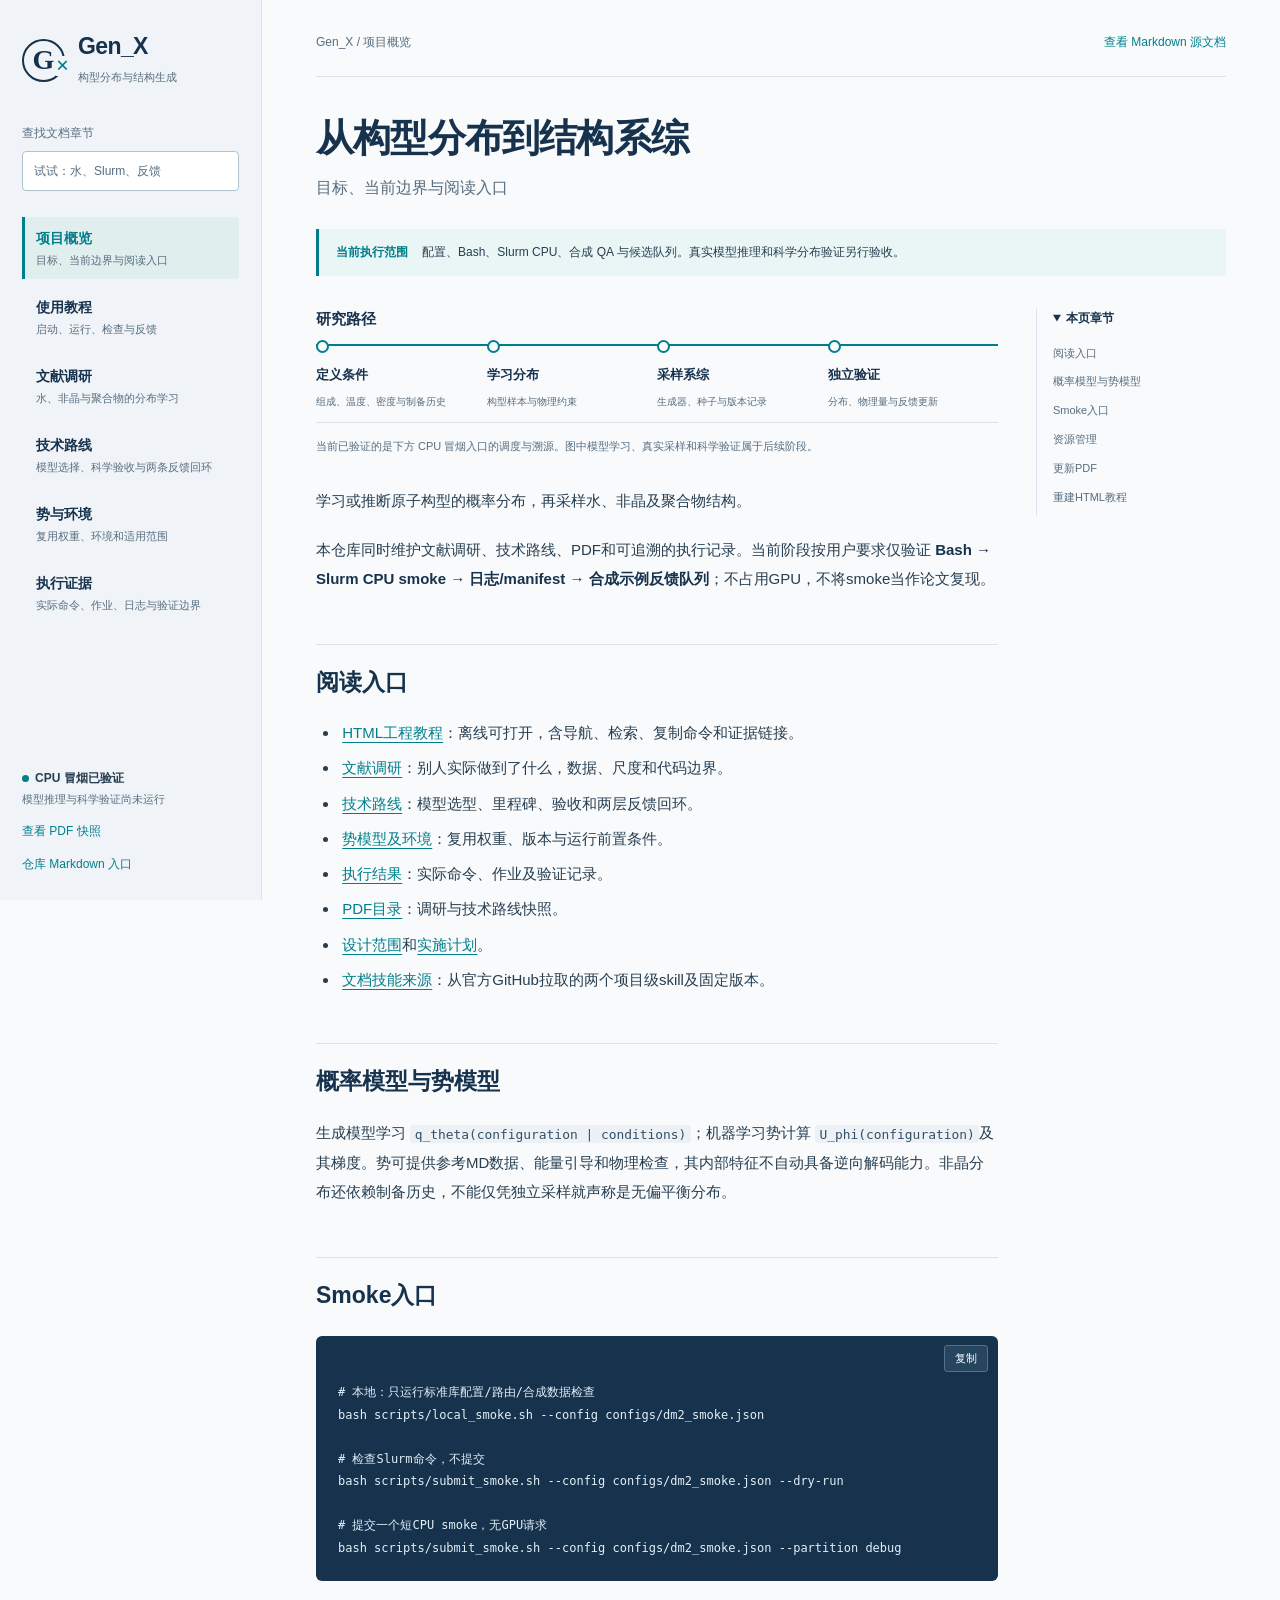
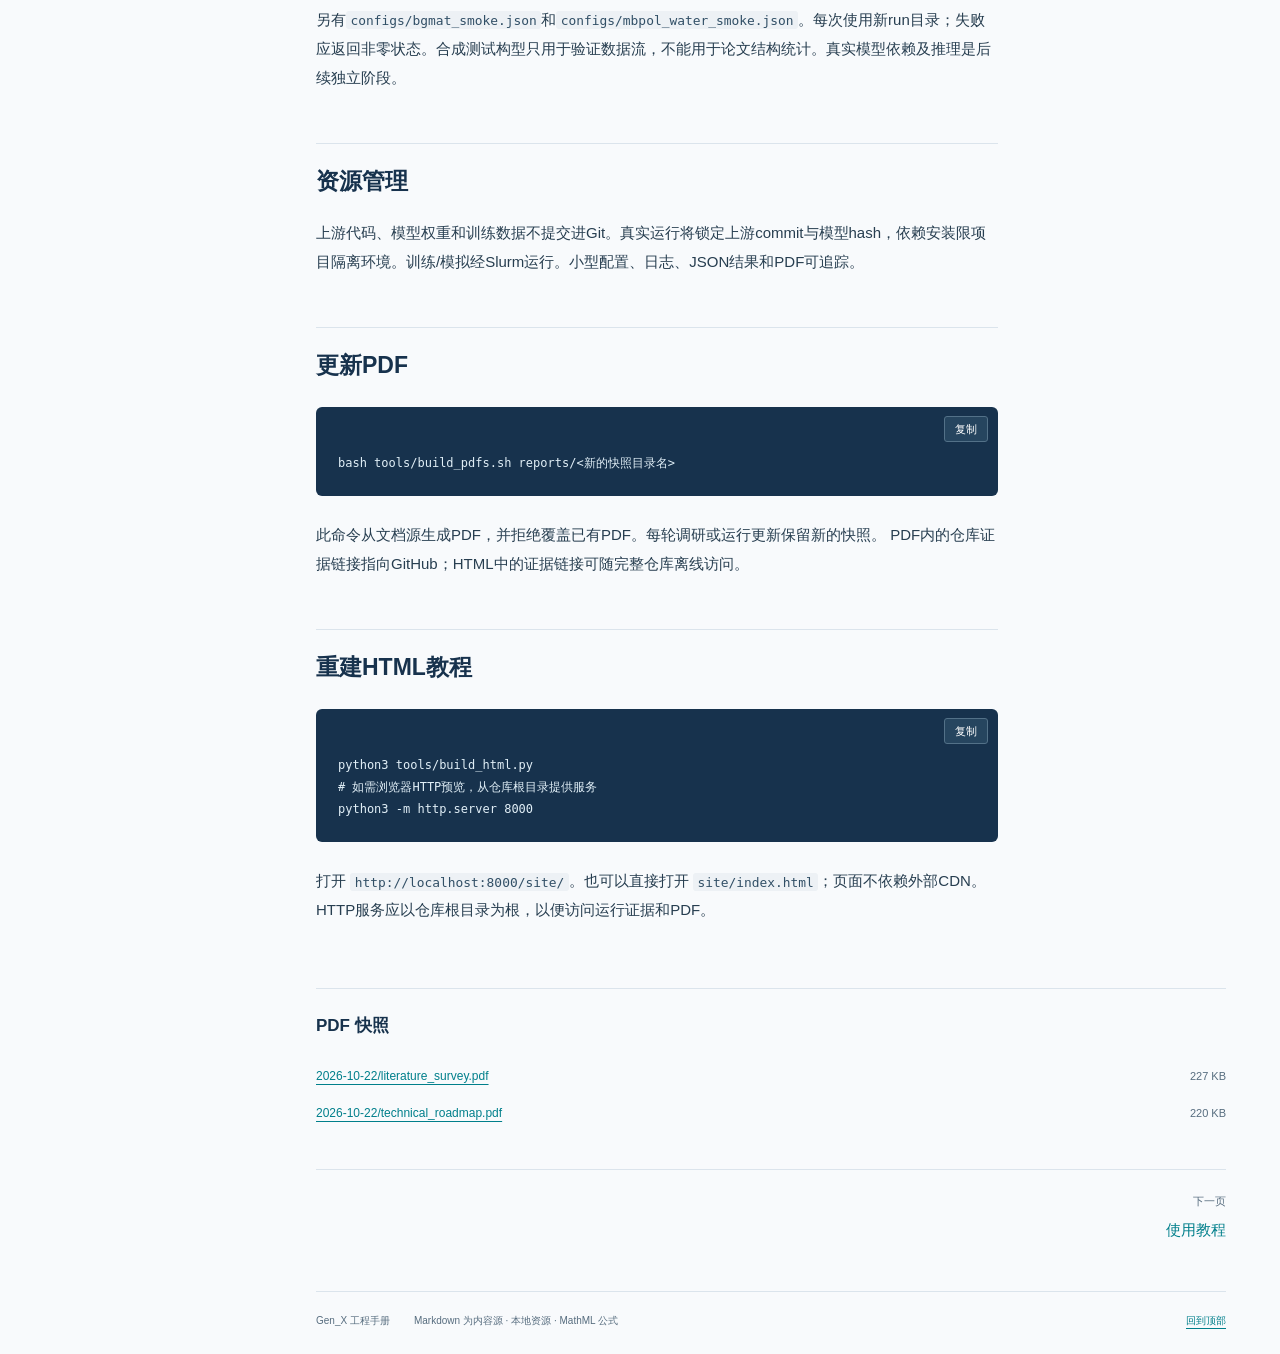
==== site/index.html @ 88e58b63 "feat: add generative-model research manual and Slurm CPU smoke workflow" ====
<!doctype html>
<html lang="zh-CN">
<head>
  <meta charset="utf-8">
  <meta name="viewport" content="width=device-width, initial-scale=1">
  <meta name="description" content="目标、当前边界与阅读入口">
  <meta name="theme-color" content="#17324d">
  <title>项目概览 | Gen_X 工程手册</title>
  <link rel="stylesheet" href="assets/style.css">
  <script src="assets/search-index.js" defer></script>
  <script src="assets/site.js" defer></script>
</head>
<body>
  <a class="skip-link" href="#main">跳到正文</a>
  <header class="mobile-header"><a href="index.html">Gen_X <span>工程手册</span></a><button id="menu-toggle" aria-expanded="false" aria-controls="sidebar" type="button">目录</button></header>
  <aside class="sidebar" id="sidebar" aria-label="文档导航">
    <a class="brand" href="index.html"><span class="brand-symbol" aria-hidden="true">G<span>×</span></span><span><strong>Gen_X</strong><small>构型分布与结构生成</small></span></a>
    <div class="search"><label for="search-input">查找文档章节</label><input type="search" id="search-input" placeholder="试试：水、Slurm、反馈" autocomplete="off" aria-controls="search-results"><div id="search-results" hidden></div><span id="search-status" class="visually-hidden" role="status"></span></div>
    <nav class="primary-nav" aria-label="主要页面"><a aria-current="page" href="index.html"><span>项目概览</span><small>目标、当前边界与阅读入口</small></a><a href="tutorial.html"><span>使用教程</span><small>启动、运行、检查与反馈</small></a><a href="literature.html"><span>文献调研</span><small>水、非晶与聚合物的分布学习</small></a><a href="roadmap.html"><span>技术路线</span><small>模型选择、科学验收与两条反馈回环</small></a><a href="environment.html"><span>势与环境</span><small>复用权重、环境和适用范围</small></a><a href="evidence.html"><span>执行证据</span><small>实际命令、作业、日志与验证边界</small></a></nav>
    <div class="sidebar-bottom"><p><span class="status-dot" aria-hidden="true"></span>CPU 冒烟已验证</p><small>模型推理与科学验证尚未运行</small><a href="#pdf-downloads">查看 PDF 快照</a><a href="../README.md">仓库 Markdown 入口</a></div>
  </aside>
  <main class="page" id="main" tabindex="-1">
    <div class="page-top"><span>Gen_X / 项目概览</span><a href="../README.md">查看 Markdown 源文档</a></div>
    <header class="page-heading"><h1>从构型分布到结构系综</h1><p>目标、当前边界与阅读入口</p></header>
    <div class="scope-note"><strong>当前执行范围</strong><span>配置、Bash、Slurm CPU、合成 QA 与候选队列。真实模型推理和科学分布验证另行验收。</span></div>
    <div class="article-grid"><article class="prose"><section class="pipeline" aria-labelledby="pipeline-title">
  <h2 id="pipeline-title">研究路径</h2>
  <ol>
    <li><strong>定义条件</strong><span>组成、温度、密度与制备历史</span></li>
    <li><strong>学习分布</strong><span>构型样本与物理约束</span></li>
    <li><strong>采样系综</strong><span>生成器、种子与版本记录</span></li>
    <li><strong>独立验证</strong><span>分布、物理量与反馈更新</span></li>
  </ol>
  <p>当前已验证的是下方 CPU 冒烟入口的调度与溯源。图中模型学习、真实采样和科学验证属于后续阶段。</p>
</section><p>学习或推断原子构型的概率分布，再采样水、非晶及聚合物结构。</p><p>本仓库同时维护文献调研、技术路线、PDF和可追溯的执行记录。当前阶段按用户要求仅验证 <strong>Bash → Slurm CPU smoke → 日志/manifest → 合成示例反馈队列</strong>；不占用GPU，不将smoke当作论文复现。</p><h2 id="阅读入口">阅读入口</h2><ul><li><a href="index.html">HTML工程教程</a>：离线可打开，含导航、检索、复制命令和证据链接。</li><li><a href="literature.html">文献调研</a>：别人实际做到了什么，数据、尺度和代码边界。</li><li><a href="roadmap.html">技术路线</a>：模型选型、里程碑、验收和两层反馈回环。</li><li><a href="environment.html">势模型及环境</a>：复用权重、版本与运行前置条件。</li><li><a href="evidence.html">执行结果</a>：实际命令、作业及验证记录。</li><li><a href="#pdf-downloads">PDF目录</a>：调研与技术路线快照。</li><li><a href="../docs/design.md">设计范围</a>和<a href="../docs/implementation_plan.md">实施计划</a>。</li><li><a href="../docs/documentation_skills.md">文档技能来源</a>：从官方GitHub拉取的两个项目级skill及固定版本。</li></ul><h2 id="概率模型与势模型">概率模型与势模型</h2><p>生成模型学习 <code>q_theta(configuration | conditions)</code>；机器学习势计算 <code>U_phi(configuration)</code>及其梯度。势可提供参考MD数据、能量引导和物理检查，其内部特征不自动具备逆向解码能力。非晶分布还依赖制备历史，不能仅凭独立采样就声称是无偏平衡分布。</p><h2 id="smoke入口">Smoke入口</h2><pre class="bash"><code># 本地：只运行标准库配置/路由/合成数据检查
bash scripts/local_smoke.sh --config configs/dm2_smoke.json

# 检查Slurm命令，不提交
bash scripts/submit_smoke.sh --config configs/dm2_smoke.json --dry-run

# 提交一个短CPU smoke，无GPU请求
bash scripts/submit_smoke.sh --config configs/dm2_smoke.json --partition debug</code></pre><p>另有<code>configs/bgmat_smoke.json</code>和<code>configs/mbpol_water_smoke.json</code>。每次使用新run目录；失败应返回非零状态。合成测试构型只用于验证数据流，不能用于论文结构统计。真实模型依赖及推理是后续独立阶段。</p><h2 id="资源管理">资源管理</h2><p>上游代码、模型权重和训练数据不提交进Git。真实运行将锁定上游commit与模型hash，依赖安装限项目隔离环境。训练/模拟经Slurm运行。小型配置、日志、JSON结果和PDF可追踪。</p><h2 id="更新pdf">更新PDF</h2><pre class="bash"><code>bash tools/build_pdfs.sh reports/&lt;新的快照目录名&gt;</code></pre><p>此命令从文档源生成PDF，并拒绝覆盖已有PDF。每轮调研或运行更新保留新的快照。 PDF内的仓库证据链接指向GitHub；HTML中的证据链接可随完整仓库离线访问。</p><h2 id="重建html教程">重建HTML教程</h2><pre class="bash"><code>python3 tools/build_html.py
# 如需浏览器HTTP预览，从仓库根目录提供服务
python3 -m http.server 8000</code></pre><p>打开 <code>http://localhost:8000/site/</code>。也可以直接打开 <code>site/index.html</code>；页面不依赖外部CDN。HTTP服务应以仓库根目录为根，以便访问运行证据和PDF。</p>
</article><aside class="toc" aria-label="本页章节"><details open><summary>本页章节</summary><ol><li class="level-h2"><a href="#%E9%98%85%E8%AF%BB%E5%85%A5%E5%8F%A3">阅读入口</a></li><li class="level-h2"><a href="#%E6%A6%82%E7%8E%87%E6%A8%A1%E5%9E%8B%E4%B8%8E%E5%8A%BF%E6%A8%A1%E5%9E%8B">概率模型与势模型</a></li><li class="level-h2"><a href="#smoke%E5%85%A5%E5%8F%A3">Smoke入口</a></li><li class="level-h2"><a href="#%E8%B5%84%E6%BA%90%E7%AE%A1%E7%90%86">资源管理</a></li><li class="level-h2"><a href="#%E6%9B%B4%E6%96%B0pdf">更新PDF</a></li><li class="level-h2"><a href="#%E9%87%8D%E5%BB%BAhtml%E6%95%99%E7%A8%8B">重建HTML教程</a></li></ol></details></aside></div>
    <section class="downloads" id="pdf-downloads" aria-labelledby="pdf-title"><h2 id="pdf-title">PDF 快照</h2><ul class="download-list"><li><a href="../reports/2026-10-22/literature_survey.pdf">2026-10-22/literature_survey.pdf</a><span>227 KB</span></li><li><a href="../reports/2026-10-22/technical_roadmap.pdf">2026-10-22/technical_roadmap.pdf</a><span>220 KB</span></li></ul></section>
    <nav class="adjacent" aria-label="相邻页面"><a href="tutorial.html"><small>下一页</small><span>使用教程</span></a></nav>
    <footer class="page-footer"><span>Gen_X 工程手册</span><span>Markdown 为内容源 · 本地资源 · MathML 公式</span><a href="#main">回到顶部</a></footer>
  </main>
  <span id="copy-status" class="visually-hidden" role="status"></span>
</body>
</html>
---- site/assets/style.css ----
:root {
  color-scheme: light;
  --paper: #f8fafc;
  --white: #fff;
  --navy: #17324d;
  --teal: #007f8b;
  --ink: #273e50;
  --muted: #576d7f;
  --line: #dbe4ec;
  --pale-teal: #eaf5f5;
  --sidebar: 262px;
  font-family: "Noto Sans CJK SC", "Source Han Sans SC", "Microsoft YaHei", "PingFang SC", sans-serif;
  font-size: 16px;
  line-height: 1.8;
  color: var(--ink);
  background: var(--paper);
}
* { box-sizing: border-box; }
html { scroll-padding-top: 24px; }
body { margin: 0; }
a { color: var(--teal); text-underline-offset: 4px; text-decoration-thickness: 1px; }
a:hover { color: var(--navy); }
button, input { font: inherit; }
button { cursor: pointer; }
button, a, input, summary { -webkit-tap-highlight-color: transparent; }
:focus-visible { outline: 3px solid var(--teal); outline-offset: 4px; }
[hidden] { display: none !important; }
.visually-hidden { position: absolute; width: 1px; height: 1px; padding: 0; margin: -1px; overflow: hidden; clip: rect(0, 0, 0, 0); white-space: nowrap; border: 0; }
.skip-link { position: fixed; left: 16px; top: -100px; z-index: 100; background: var(--navy); color: white; padding: 10px 20px; }
.skip-link:focus { top: 12px; }
.sidebar { position: fixed; inset: 0 auto 0 0; width: var(--sidebar); padding: 30px 22px 24px; border-right: 1px solid var(--line); background: #f0f4f8; overflow-y: auto; z-index: 30; display: flex; flex-direction: column; }
.brand { display: flex; align-items: center; gap: 13px; color: var(--navy); text-decoration: none; margin-bottom: 32px; }
.brand-symbol { display: grid; place-content: center; position: relative; width: 43px; height: 43px; border: 2px solid var(--navy); font: 700 28px/1 Georgia, serif; border-radius: 50%; }
.brand-symbol span { position: absolute; right: -6px; top: 15px; color: var(--teal); font-size: 23px; background: #f0f4f8; line-height: 20px; }
.brand strong { display: block; font-size: 23px; letter-spacing: -.6px; line-height: 1.4; }
.brand small { font-size: 11px; color: var(--muted); }
.search { margin-bottom: 26px; position: relative; }
.search label { display: block; font-size: 12px; margin-bottom: 6px; color: var(--muted); }
.search input { width: 100%; height: 40px; border: 1px solid #afc2d0; background: white; color: var(--ink); border-radius: 4px; font-size: 12px; padding: 0 11px; }
.search input::placeholder { color: var(--muted); }
#search-results { margin-top: 8px; max-height: 45vh; overflow-y: auto; border: 1px solid var(--line); border-radius: 4px; background: white; box-shadow: 0 8px 24px #17324d0d; }
#search-results a { display: block; padding: 10px; line-height: 1.55; font-size: 12px; text-decoration: none; border-bottom: 1px solid var(--line); }
#search-results a:last-child { border-bottom: 0; }
#search-results a:hover { background: var(--pale-teal); }
#search-results small { display: block; color: var(--muted); margin-top: 3px; }
#search-results p { padding: 10px; margin: 0; font-size: 12px; }
.primary-nav { display: grid; gap: 7px; }
.primary-nav a { display: block; border-left: 3px solid transparent; padding: 9px 11px; color: var(--navy); text-decoration: none; border-radius: 0 4px 4px 0; }
.primary-nav span { display: block; font-size: 14px; font-weight: 600; }
.primary-nav small { display: block; color: var(--muted); font-size: 10.5px; }
.primary-nav a:hover { background: #e6edf3; }
.primary-nav a[aria-current="page"] { color: var(--teal); background: #e0eeee; border-left-color: var(--teal); }
.sidebar-bottom { margin-top: auto; padding-top: 32px; font-size: 12px; }
.sidebar-bottom p { margin: 0; font-weight: 600; }
.sidebar-bottom small { color: var(--muted); display: block; font-size: 10.5px; }
.sidebar-bottom a { display: block; margin-top: 12px; text-decoration: none; }
.status-dot { display: inline-block; width: 7px; height: 7px; margin-right: 6px; border-radius: 50%; background: var(--teal); }
.mobile-header { display: none; }
.page { max-width: 1430px; margin-left: var(--sidebar); padding: 32px 54px 24px; }
.page-top { display: flex; align-items: center; justify-content: space-between; gap: 16px; padding-bottom: 22px; font-size: 12px; color: var(--muted); border-bottom: 1px solid var(--line); }
.page-top a { text-decoration: none; }
.page-heading { padding-top: 34px; margin-bottom: 26px; }
.page-heading h1 { margin: 0 0 10px; font-size: clamp(1.9rem, 3vw, 2.7rem); font-weight: 650; color: var(--navy); letter-spacing: -.8px; line-height: 1.4; }
.page-heading p { margin: 0; font-size: 16px; color: var(--muted); }
.scope-note { border-left: 3px solid var(--teal); padding: 12px 17px; background: var(--pale-teal); font-size: 12px; margin-bottom: 32px; line-height: 1.9; }
.scope-note strong { display: inline-block; margin-right: 14px; color: var(--teal); }
.article-grid { display: grid; grid-template-columns: minmax(0, 1fr) 190px; gap: 38px; align-items: start; }
.prose { min-width: 0; font-size: 15px; overflow-wrap: anywhere; }
.prose > :first-child { margin-top: 0; }
.prose p { margin: 0 0 1.3em; line-height: 1.95; }
.prose h2 { font-size: 23px; line-height: 1.5; font-weight: 650; color: var(--navy); margin: 2.2em 0 .85em; padding-top: 20px; border-top: 1px solid var(--line); }
.prose h3 { font-size: 18px; line-height: 1.65; font-weight: 650; color: var(--navy); margin: 1.8em 0 .8em; }
.prose strong { color: var(--navy); font-weight: 650; }
.prose ul, .prose ol { padding-left: 1.55em; margin-bottom: 1.5em; }
.prose li { margin-bottom: .55em; padding-left: .2em; }
.prose li > p { margin-bottom: .5em; }
.prose blockquote { margin: 1.5em 0; padding: 12px 20px; border-left: 3px solid var(--teal); background: var(--pale-teal); }
.prose blockquote p:last-child { margin: 0; }
code, pre { font-family: "DejaVu Sans Mono", "Liberation Mono", Consolas, monospace; font-size: .86em; }
:not(pre) > code { color: #314f66; background: #edf1f5; padding: .12em .35em; border-radius: 3px; }
.prose pre { position: relative; padding: 22px; margin: 24px 0; color: #e1eff7; background: var(--navy); border-radius: 6px; overflow-x: auto; line-height: 1.85; font-size: 12px; tab-size: 2; }
.prose pre code { font-size: inherit; }
.code-block { position: relative; }
.code-block pre { padding-top: 45px; }
.copy-button { position: absolute; top: 9px; right: 10px; z-index: 1; border: 1px solid #537188; background: #26455f; color: white; border-radius: 3px; padding: 3px 10px; font-size: 11px; line-height: 1.7; }
.copy-button:hover { background: #355a73; }
.table-scroll { overflow-x: auto; margin: 24px 0; border: 1px solid var(--line); border-radius: 5px; }
.prose table { width: 100%; border-collapse: collapse; margin: 24px 0; font-size: 12px; line-height: 1.85; }
.table-scroll table { margin: 0; }
.prose th { background: #eaf0f5; text-align: left; color: var(--navy); font-weight: 650; }
.prose th, .prose td { padding: 12px 13px; border-bottom: 1px solid var(--line); vertical-align: top; min-width: 105px; }
.prose td { background: #fff; }
.prose tbody tr:nth-child(even) td { background: #f5f8fa; }
.prose tbody tr:last-child td { border-bottom: 0; }
.prose caption { padding: 10px; text-align: left; color: var(--muted); }
.prose math { font-size: 1.08em; }
.prose math[display="block"] { padding: 24px 16px; margin: 20px 0; background: #f0f5f8; border: 1px solid var(--line); border-radius: 5px; overflow-x: auto; }
.prose img { max-width: 100%; height: auto; }
.toc { position: sticky; top: 30px; font-size: 11px; line-height: 1.8; max-height: calc(100vh - 60px); overflow-y: auto; padding-left: 16px; border-left: 1px solid var(--line); }
.toc summary { font-weight: 650; font-size: 12px; color: var(--navy); cursor: pointer; margin-bottom: 14px; }
.toc ol { padding: 0; margin: 0; list-style: none; }
.toc li { margin: 0 0 9px; }
.toc .level-h3 { padding-left: 10px; font-size: 10px; }
.toc a { color: var(--muted); text-decoration: none; display: block; }
.toc a:hover { color: var(--teal); }
.pipeline { margin-bottom: 30px; }
.prose .pipeline h2 { padding: 0; margin: 0 0 14px; border: 0; font-size: 15px; }
.pipeline ol { display: grid; grid-template-columns: repeat(4, 1fr); gap: 0; padding: 0; margin: 0 0 13px; list-style: none; border-top: 2px solid var(--teal); }
.pipeline li { position: relative; margin: 0; padding: 17px 9px 12px 0; border-bottom: 1px solid var(--line); }
.pipeline li::before { content: ""; position: absolute; width: 9px; height: 9px; background: var(--paper); border: 2px solid var(--teal); border-radius: 50%; top: -6px; left: 0; }
.pipeline strong { display: block; font-size: 13px; }
.pipeline span { font-size: 10px; line-height: 1.7; color: var(--muted); display: block; margin-top: 6px; }
.prose .pipeline p { font-size: 11px; color: var(--muted); line-height: 1.85; }
.downloads { margin-top: 44px; padding-top: 22px; border-top: 1px solid var(--line); }
.downloads h2 { font-size: 17px; margin: 0 0 16px; color: var(--navy); }
.downloads p { font-size: 13px; color: var(--muted); }
.download-list { margin: 0; padding: 0; list-style: none; }
.download-list li { display: flex; align-items: baseline; gap: 20px; justify-content: space-between; padding: 8px 0; font-size: 12px; }
.download-list a { overflow-wrap: anywhere; }
.download-list span { white-space: nowrap; color: var(--muted); font-size: 11px; }
.adjacent { display: flex; gap: 20px; justify-content: space-between; margin-top: 36px; padding-top: 22px; border-top: 1px solid var(--line); }
.adjacent a { display: block; text-decoration: none; min-width: 25%; }
.adjacent a:last-child { text-align: right; margin-left: auto; }
.adjacent small { display: block; color: var(--muted); font-size: 11px; }
.adjacent span { display: block; font-size: 15px; margin-top: 4px; }
.page-footer { display: flex; flex-wrap: wrap; gap: 8px 24px; margin-top: 48px; padding-top: 20px; border-top: 1px solid var(--line); font-size: 10px; color: var(--muted); }
.page-footer a { margin-left: auto; }
@media (min-width: 1600px) { .page { padding-left: 76px; padding-right: 76px; } }
@media (max-width: 1250px) {
  .page { padding-left: 36px; padding-right: 36px; }
  .article-grid { grid-template-columns: minmax(0, 1fr); }
  .toc { position: static; grid-row: 1; max-height: 260px; font-size: 12px; border: 1px solid var(--line); border-radius: 5px; padding: 15px 18px; }
  .toc ol { columns: 2; column-gap: 28px; }
  .toc li { break-inside: avoid; }
  .toc summary { margin-bottom: 8px; }
}
@media (max-width: 800px) {
  html { scroll-padding-top: 76px; }
  .mobile-header { display: flex; justify-content: space-between; align-items: center; position: sticky; top: 0; z-index: 40; padding: 12px 20px; background: var(--navy); color: white; }
  .mobile-header a { color: white; text-decoration: none; font-weight: 650; }
  .mobile-header span { font-size: 11px; margin-left: 8px; font-weight: 400; color: #c6d9e7; }
  .mobile-header button { background: #264a67; color: white; padding: 4px 12px; border: 1px solid #6c879d; border-radius: 4px; font-size: 12px; }
  .sidebar { position: static; width: auto; padding: 22px; max-height: none; border-bottom: 1px solid var(--line); }
  .js .sidebar { position: fixed; inset: 57px 0 auto 0; max-height: calc(100vh - 57px); box-shadow: 0 10px 22px #17324d20; }
  .js .sidebar:not(.is-open) { display: none; }
  .brand { display: none; }
  .search { margin-bottom: 12px; }
  .primary-nav { grid-template-columns: 1fr 1fr; }
  .sidebar-bottom { padding-top: 20px; }
  .sidebar-bottom a { display: inline-block; margin-right: 20px; }
  .page { margin-left: 0; padding: 20px; }
  .page-top { font-size: 10px; padding-bottom: 16px; }
  .page-heading { padding-top: 25px; margin-bottom: 22px; }
  .page-heading h1 { font-size: 29px; }
  .page-heading p { font-size: 13px; }
  .scope-note { padding: 11px 13px; font-size: 11px; margin-bottom: 24px; }
  .scope-note strong { display: block; }
  .article-grid { gap: 26px; }
  .prose { font-size: 14px; }
  .prose h2 { font-size: 21px; }
  .prose h3 { font-size: 17px; }
  .prose pre { font-size: 11px; padding-left: 16px; padding-right: 16px; }
  .prose th, .prose td { padding: 10px; min-width: 120px; }
  .toc { padding: 13px 15px; }
  .toc ol { columns: 1; }
  .toc .level-h3 { font-size: 11px; }
  .pipeline ol { grid-template-columns: 1fr 1fr; gap: 16px 0; border: none; }
  .pipeline li { border-top: 2px solid var(--teal); }
  .pipeline strong { font-size: 12px; }
  .downloads { margin-top: 32px; }
  .page-footer { margin-top: 32px; }
}
@media print {
  .sidebar, .mobile-header, .toc, .page-top, .copy-button, .adjacent, .skip-link, .page-footer { display: none !important; }
  .page { margin: 0; padding: 0; max-width: none; }
  .article-grid { display: block; }
  .scope-note { margin-bottom: 20px; }
  .prose { font-size: 10pt; }
  .prose pre { color: black; background: #eef2f4; white-space: pre-wrap; overflow-wrap: anywhere; }
  .prose table { font-size: 8pt; }
  .table-scroll { overflow: visible; }
  h2, h3 { break-after: avoid; }
  pre, tr { break-inside: avoid; }
  a { color: inherit; }
}
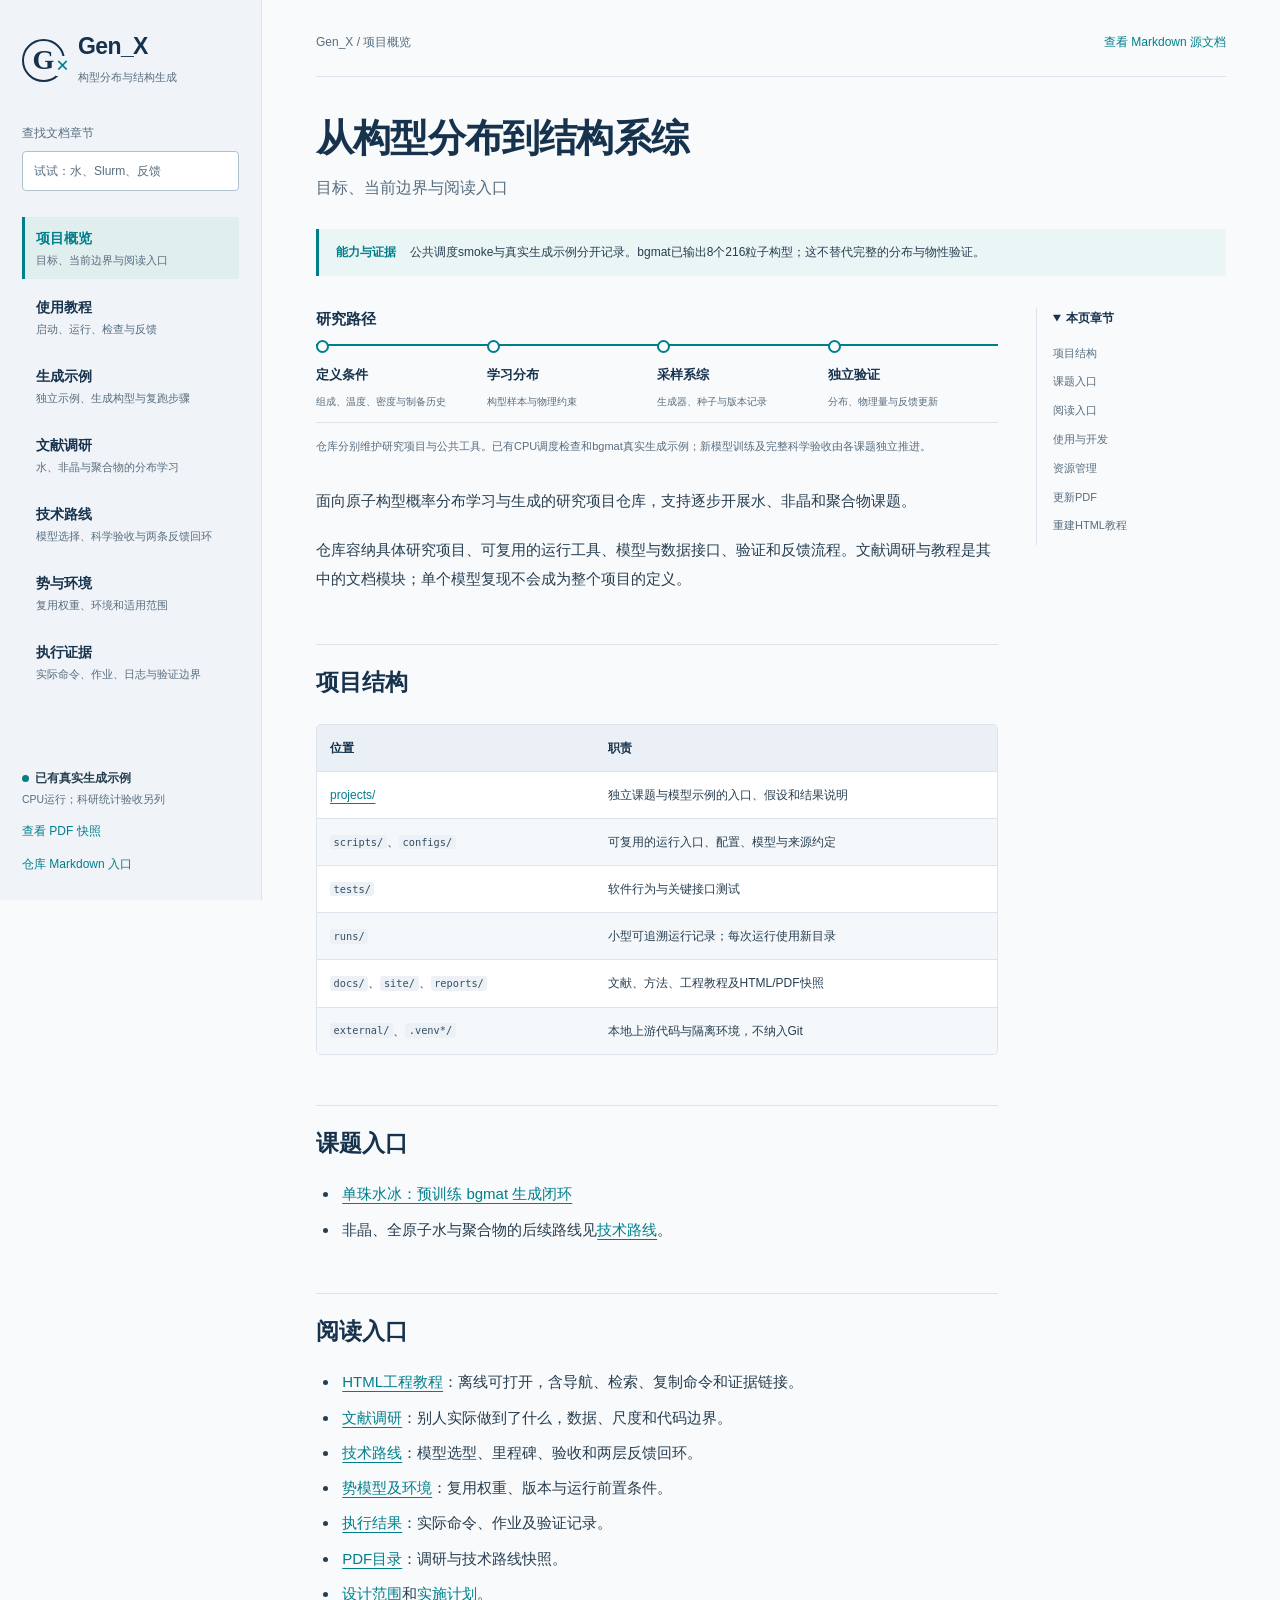
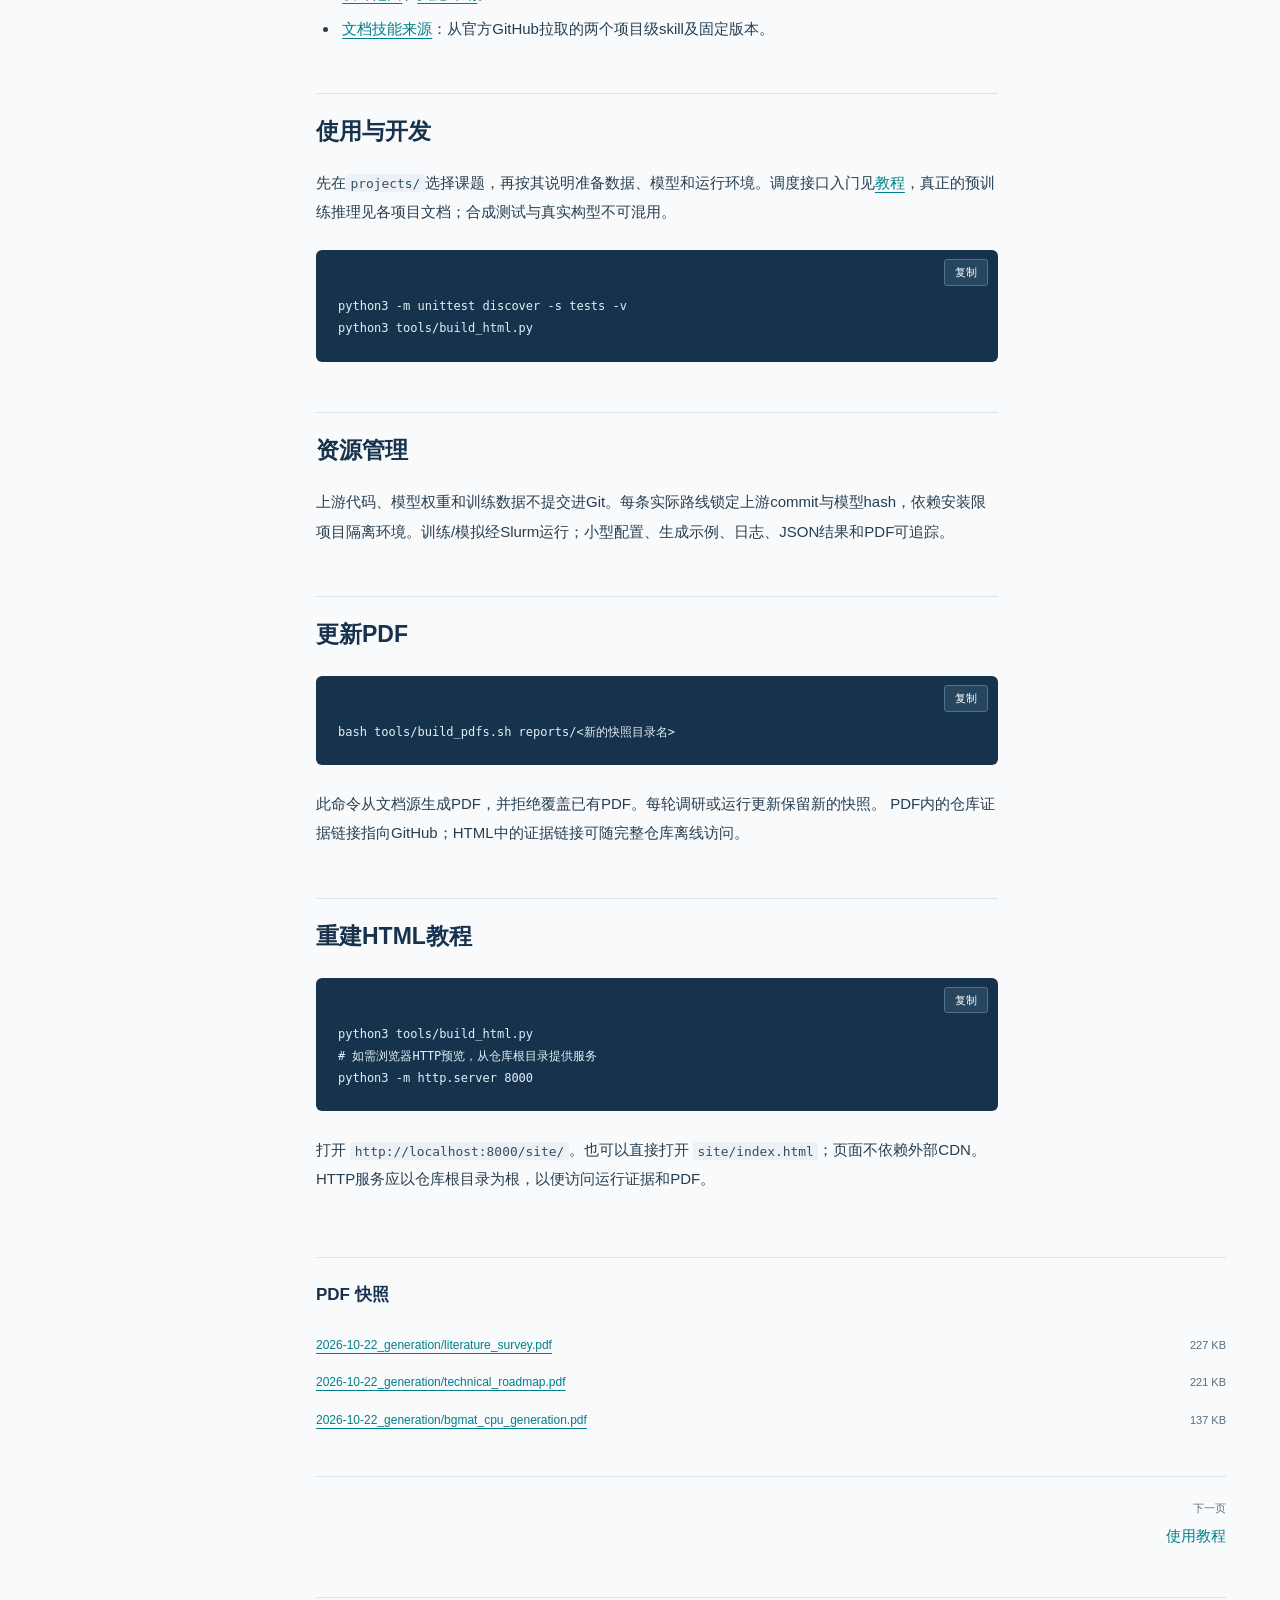
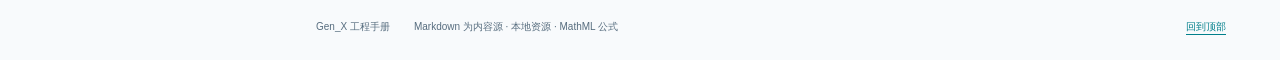
==== commit 33405578: "feat: run pretrained bgmat generation on Slurm CPU and add project example" ====
--- a/site/index.html
+++ b/site/index.html
@@ -16,13 +16,13 @@
   <aside class="sidebar" id="sidebar" aria-label="文档导航">
     <a class="brand" href="index.html"><span class="brand-symbol" aria-hidden="true">G<span>×</span></span><span><strong>Gen_X</strong><small>构型分布与结构生成</small></span></a>
     <div class="search"><label for="search-input">查找文档章节</label><input type="search" id="search-input" placeholder="试试：水、Slurm、反馈" autocomplete="off" aria-controls="search-results"><div id="search-results" hidden></div><span id="search-status" class="visually-hidden" role="status"></span></div>
-    <nav class="primary-nav" aria-label="主要页面"><a aria-current="page" href="index.html"><span>项目概览</span><small>目标、当前边界与阅读入口</small></a><a href="tutorial.html"><span>使用教程</span><small>启动、运行、检查与反馈</small></a><a href="literature.html"><span>文献调研</span><small>水、非晶与聚合物的分布学习</small></a><a href="roadmap.html"><span>技术路线</span><small>模型选择、科学验收与两条反馈回环</small></a><a href="environment.html"><span>势与环境</span><small>复用权重、环境和适用范围</small></a><a href="evidence.html"><span>执行证据</span><small>实际命令、作业、日志与验证边界</small></a></nav>
-    <div class="sidebar-bottom"><p><span class="status-dot" aria-hidden="true"></span>CPU 冒烟已验证</p><small>模型推理与科学验证尚未运行</small><a href="#pdf-downloads">查看 PDF 快照</a><a href="../README.md">仓库 Markdown 入口</a></div>
+    <nav class="primary-nav" aria-label="主要页面"><a aria-current="page" href="index.html"><span>项目概览</span><small>目标、当前边界与阅读入口</small></a><a href="tutorial.html"><span>使用教程</span><small>启动、运行、检查与反馈</small></a><a href="generation.html"><span>生成示例</span><small>独立示例、生成构型与复跑步骤</small></a><a href="literature.html"><span>文献调研</span><small>水、非晶与聚合物的分布学习</small></a><a href="roadmap.html"><span>技术路线</span><small>模型选择、科学验收与两条反馈回环</small></a><a href="environment.html"><span>势与环境</span><small>复用权重、环境和适用范围</small></a><a href="evidence.html"><span>执行证据</span><small>实际命令、作业、日志与验证边界</small></a></nav>
+    <div class="sidebar-bottom"><p><span class="status-dot" aria-hidden="true"></span>已有真实生成示例</p><small>CPU运行；科研统计验收另列</small><a href="#pdf-downloads">查看 PDF 快照</a><a href="../README.md">仓库 Markdown 入口</a></div>
   </aside>
   <main class="page" id="main" tabindex="-1">
     <div class="page-top"><span>Gen_X / 项目概览</span><a href="../README.md">查看 Markdown 源文档</a></div>
     <header class="page-heading"><h1>从构型分布到结构系综</h1><p>目标、当前边界与阅读入口</p></header>
-    <div class="scope-note"><strong>当前执行范围</strong><span>配置、Bash、Slurm CPU、合成 QA 与候选队列。真实模型推理和科学分布验证另行验收。</span></div>
+    <div class="scope-note"><strong>能力与证据</strong><span>公共调度smoke与真实生成示例分开记录。bgmat已输出8个216粒子构型；这不替代完整的分布与物性验证。</span></div>
     <div class="article-grid"><article class="prose"><section class="pipeline" aria-labelledby="pipeline-title">
   <h2 id="pipeline-title">研究路径</h2>
   <ol>
@@ -31,19 +31,13 @@
     <li><strong>采样系综</strong><span>生成器、种子与版本记录</span></li>
     <li><strong>独立验证</strong><span>分布、物理量与反馈更新</span></li>
   </ol>
-  <p>当前已验证的是下方 CPU 冒烟入口的调度与溯源。图中模型学习、真实采样和科学验证属于后续阶段。</p>
-</section><p>学习或推断原子构型的概率分布，再采样水、非晶及聚合物结构。</p><p>本仓库同时维护文献调研、技术路线、PDF和可追溯的执行记录。当前阶段按用户要求仅验证 <strong>Bash → Slurm CPU smoke → 日志/manifest → 合成示例反馈队列</strong>；不占用GPU，不将smoke当作论文复现。</p><h2 id="阅读入口">阅读入口</h2><ul><li><a href="index.html">HTML工程教程</a>：离线可打开，含导航、检索、复制命令和证据链接。</li><li><a href="literature.html">文献调研</a>：别人实际做到了什么，数据、尺度和代码边界。</li><li><a href="roadmap.html">技术路线</a>：模型选型、里程碑、验收和两层反馈回环。</li><li><a href="environment.html">势模型及环境</a>：复用权重、版本与运行前置条件。</li><li><a href="evidence.html">执行结果</a>：实际命令、作业及验证记录。</li><li><a href="#pdf-downloads">PDF目录</a>：调研与技术路线快照。</li><li><a href="../docs/design.md">设计范围</a>和<a href="../docs/implementation_plan.md">实施计划</a>。</li><li><a href="../docs/documentation_skills.md">文档技能来源</a>：从官方GitHub拉取的两个项目级skill及固定版本。</li></ul><h2 id="概率模型与势模型">概率模型与势模型</h2><p>生成模型学习 <code>q_theta(configuration | conditions)</code>；机器学习势计算 <code>U_phi(configuration)</code>及其梯度。势可提供参考MD数据、能量引导和物理检查，其内部特征不自动具备逆向解码能力。非晶分布还依赖制备历史，不能仅凭独立采样就声称是无偏平衡分布。</p><h2 id="smoke入口">Smoke入口</h2><pre class="bash"><code># 本地：只运行标准库配置/路由/合成数据检查
-bash scripts/local_smoke.sh --config configs/dm2_smoke.json
-
-# 检查Slurm命令，不提交
-bash scripts/submit_smoke.sh --config configs/dm2_smoke.json --dry-run
-
-# 提交一个短CPU smoke，无GPU请求
-bash scripts/submit_smoke.sh --config configs/dm2_smoke.json --partition debug</code></pre><p>另有<code>configs/bgmat_smoke.json</code>和<code>configs/mbpol_water_smoke.json</code>。每次使用新run目录；失败应返回非零状态。合成测试构型只用于验证数据流，不能用于论文结构统计。真实模型依赖及推理是后续独立阶段。</p><h2 id="资源管理">资源管理</h2><p>上游代码、模型权重和训练数据不提交进Git。真实运行将锁定上游commit与模型hash，依赖安装限项目隔离环境。训练/模拟经Slurm运行。小型配置、日志、JSON结果和PDF可追踪。</p><h2 id="更新pdf">更新PDF</h2><pre class="bash"><code>bash tools/build_pdfs.sh reports/&lt;新的快照目录名&gt;</code></pre><p>此命令从文档源生成PDF，并拒绝覆盖已有PDF。每轮调研或运行更新保留新的快照。 PDF内的仓库证据链接指向GitHub；HTML中的证据链接可随完整仓库离线访问。</p><h2 id="重建html教程">重建HTML教程</h2><pre class="bash"><code>python3 tools/build_html.py
+  <p>仓库分别维护研究项目与公共工具。已有CPU调度检查和bgmat真实生成示例；新模型训练及完整科学验收由各课题独立推进。</p>
+</section><p>面向原子构型概率分布学习与生成的研究项目仓库，支持逐步开展水、非晶和聚合物课题。</p><p>仓库容纳具体研究项目、可复用的运行工具、模型与数据接口、验证和反馈流程。文献调研与教程是其中的文档模块；单个模型复现不会成为整个项目的定义。</p><h2 id="项目结构">项目结构</h2><table><thead><tr class="header"><th>位置</th><th>职责</th></tr></thead><tbody><tr class="odd"><td><a href="../projects">projects/</a></td><td>独立课题与模型示例的入口、假设和结果说明</td></tr><tr class="even"><td><code>scripts/</code>、<code>configs/</code></td><td>可复用的运行入口、配置、模型与来源约定</td></tr><tr class="odd"><td><code>tests/</code></td><td>软件行为与关键接口测试</td></tr><tr class="even"><td><code>runs/</code></td><td>小型可追溯运行记录；每次运行使用新目录</td></tr><tr class="odd"><td><code>docs/</code>、<code>site/</code>、<code>reports/</code></td><td>文献、方法、工程教程及HTML/PDF快照</td></tr><tr class="even"><td><code>external/</code>、<code>.venv*/</code></td><td>本地上游代码与隔离环境，不纳入Git</td></tr></tbody></table><h2 id="课题入口">课题入口</h2><ul><li><a href="../projects/water_ice_bgmat/README.md">单珠水冰：预训练 bgmat 生成闭环</a></li><li>非晶、全原子水与聚合物的后续路线见<a href="roadmap.html">技术路线</a>。</li></ul><h2 id="阅读入口">阅读入口</h2><ul><li><a href="index.html">HTML工程教程</a>：离线可打开，含导航、检索、复制命令和证据链接。</li><li><a href="literature.html">文献调研</a>：别人实际做到了什么，数据、尺度和代码边界。</li><li><a href="roadmap.html">技术路线</a>：模型选型、里程碑、验收和两层反馈回环。</li><li><a href="environment.html">势模型及环境</a>：复用权重、版本与运行前置条件。</li><li><a href="evidence.html">执行结果</a>：实际命令、作业及验证记录。</li><li><a href="#pdf-downloads">PDF目录</a>：调研与技术路线快照。</li><li><a href="../docs/design.md">设计范围</a>和<a href="../docs/implementation_plan.md">实施计划</a>。</li><li><a href="../docs/documentation_skills.md">文档技能来源</a>：从官方GitHub拉取的两个项目级skill及固定版本。</li></ul><h2 id="使用与开发">使用与开发</h2><p>先在<code>projects/</code>选择课题，再按其说明准备数据、模型和运行环境。调度接口入门见<a href="tutorial.html">教程</a>，真正的预训练推理见各项目文档；合成测试与真实构型不可混用。</p><pre class="bash"><code>python3 -m unittest discover -s tests -v
+python3 tools/build_html.py</code></pre><h2 id="资源管理">资源管理</h2><p>上游代码、模型权重和训练数据不提交进Git。每条实际路线锁定上游commit与模型hash，依赖安装限项目隔离环境。训练/模拟经Slurm运行；小型配置、生成示例、日志、JSON结果和PDF可追踪。</p><h2 id="更新pdf">更新PDF</h2><pre class="bash"><code>bash tools/build_pdfs.sh reports/&lt;新的快照目录名&gt;</code></pre><p>此命令从文档源生成PDF，并拒绝覆盖已有PDF。每轮调研或运行更新保留新的快照。 PDF内的仓库证据链接指向GitHub；HTML中的证据链接可随完整仓库离线访问。</p><h2 id="重建html教程">重建HTML教程</h2><pre class="bash"><code>python3 tools/build_html.py
 # 如需浏览器HTTP预览，从仓库根目录提供服务
 python3 -m http.server 8000</code></pre><p>打开 <code>http://localhost:8000/site/</code>。也可以直接打开 <code>site/index.html</code>；页面不依赖外部CDN。HTTP服务应以仓库根目录为根，以便访问运行证据和PDF。</p>
-</article><aside class="toc" aria-label="本页章节"><details open><summary>本页章节</summary><ol><li class="level-h2"><a href="#%E9%98%85%E8%AF%BB%E5%85%A5%E5%8F%A3">阅读入口</a></li><li class="level-h2"><a href="#%E6%A6%82%E7%8E%87%E6%A8%A1%E5%9E%8B%E4%B8%8E%E5%8A%BF%E6%A8%A1%E5%9E%8B">概率模型与势模型</a></li><li class="level-h2"><a href="#smoke%E5%85%A5%E5%8F%A3">Smoke入口</a></li><li class="level-h2"><a href="#%E8%B5%84%E6%BA%90%E7%AE%A1%E7%90%86">资源管理</a></li><li class="level-h2"><a href="#%E6%9B%B4%E6%96%B0pdf">更新PDF</a></li><li class="level-h2"><a href="#%E9%87%8D%E5%BB%BAhtml%E6%95%99%E7%A8%8B">重建HTML教程</a></li></ol></details></aside></div>
-    <section class="downloads" id="pdf-downloads" aria-labelledby="pdf-title"><h2 id="pdf-title">PDF 快照</h2><ul class="download-list"><li><a href="../reports/2026-10-22/literature_survey.pdf">2026-10-22/literature_survey.pdf</a><span>227 KB</span></li><li><a href="../reports/2026-10-22/technical_roadmap.pdf">2026-10-22/technical_roadmap.pdf</a><span>220 KB</span></li></ul></section>
+</article><aside class="toc" aria-label="本页章节"><details open><summary>本页章节</summary><ol><li class="level-h2"><a href="#%E9%A1%B9%E7%9B%AE%E7%BB%93%E6%9E%84">项目结构</a></li><li class="level-h2"><a href="#%E8%AF%BE%E9%A2%98%E5%85%A5%E5%8F%A3">课题入口</a></li><li class="level-h2"><a href="#%E9%98%85%E8%AF%BB%E5%85%A5%E5%8F%A3">阅读入口</a></li><li class="level-h2"><a href="#%E4%BD%BF%E7%94%A8%E4%B8%8E%E5%BC%80%E5%8F%91">使用与开发</a></li><li class="level-h2"><a href="#%E8%B5%84%E6%BA%90%E7%AE%A1%E7%90%86">资源管理</a></li><li class="level-h2"><a href="#%E6%9B%B4%E6%96%B0pdf">更新PDF</a></li><li class="level-h2"><a href="#%E9%87%8D%E5%BB%BAhtml%E6%95%99%E7%A8%8B">重建HTML教程</a></li></ol></details></aside></div>
+    <section class="downloads" id="pdf-downloads" aria-labelledby="pdf-title"><h2 id="pdf-title">PDF 快照</h2><ul class="download-list"><li><a href="../reports/2026-10-22_generation/literature_survey.pdf">2026-10-22_generation/literature_survey.pdf</a><span>227 KB</span></li><li><a href="../reports/2026-10-22_generation/technical_roadmap.pdf">2026-10-22_generation/technical_roadmap.pdf</a><span>221 KB</span></li><li><a href="../reports/2026-10-22_generation/bgmat_cpu_generation.pdf">2026-10-22_generation/bgmat_cpu_generation.pdf</a><span>137 KB</span></li></ul></section>
     <nav class="adjacent" aria-label="相邻页面"><a href="tutorial.html"><small>下一页</small><span>使用教程</span></a></nav>
     <footer class="page-footer"><span>Gen_X 工程手册</span><span>Markdown 为内容源 · 本地资源 · MathML 公式</span><a href="#main">回到顶部</a></footer>
   </main>
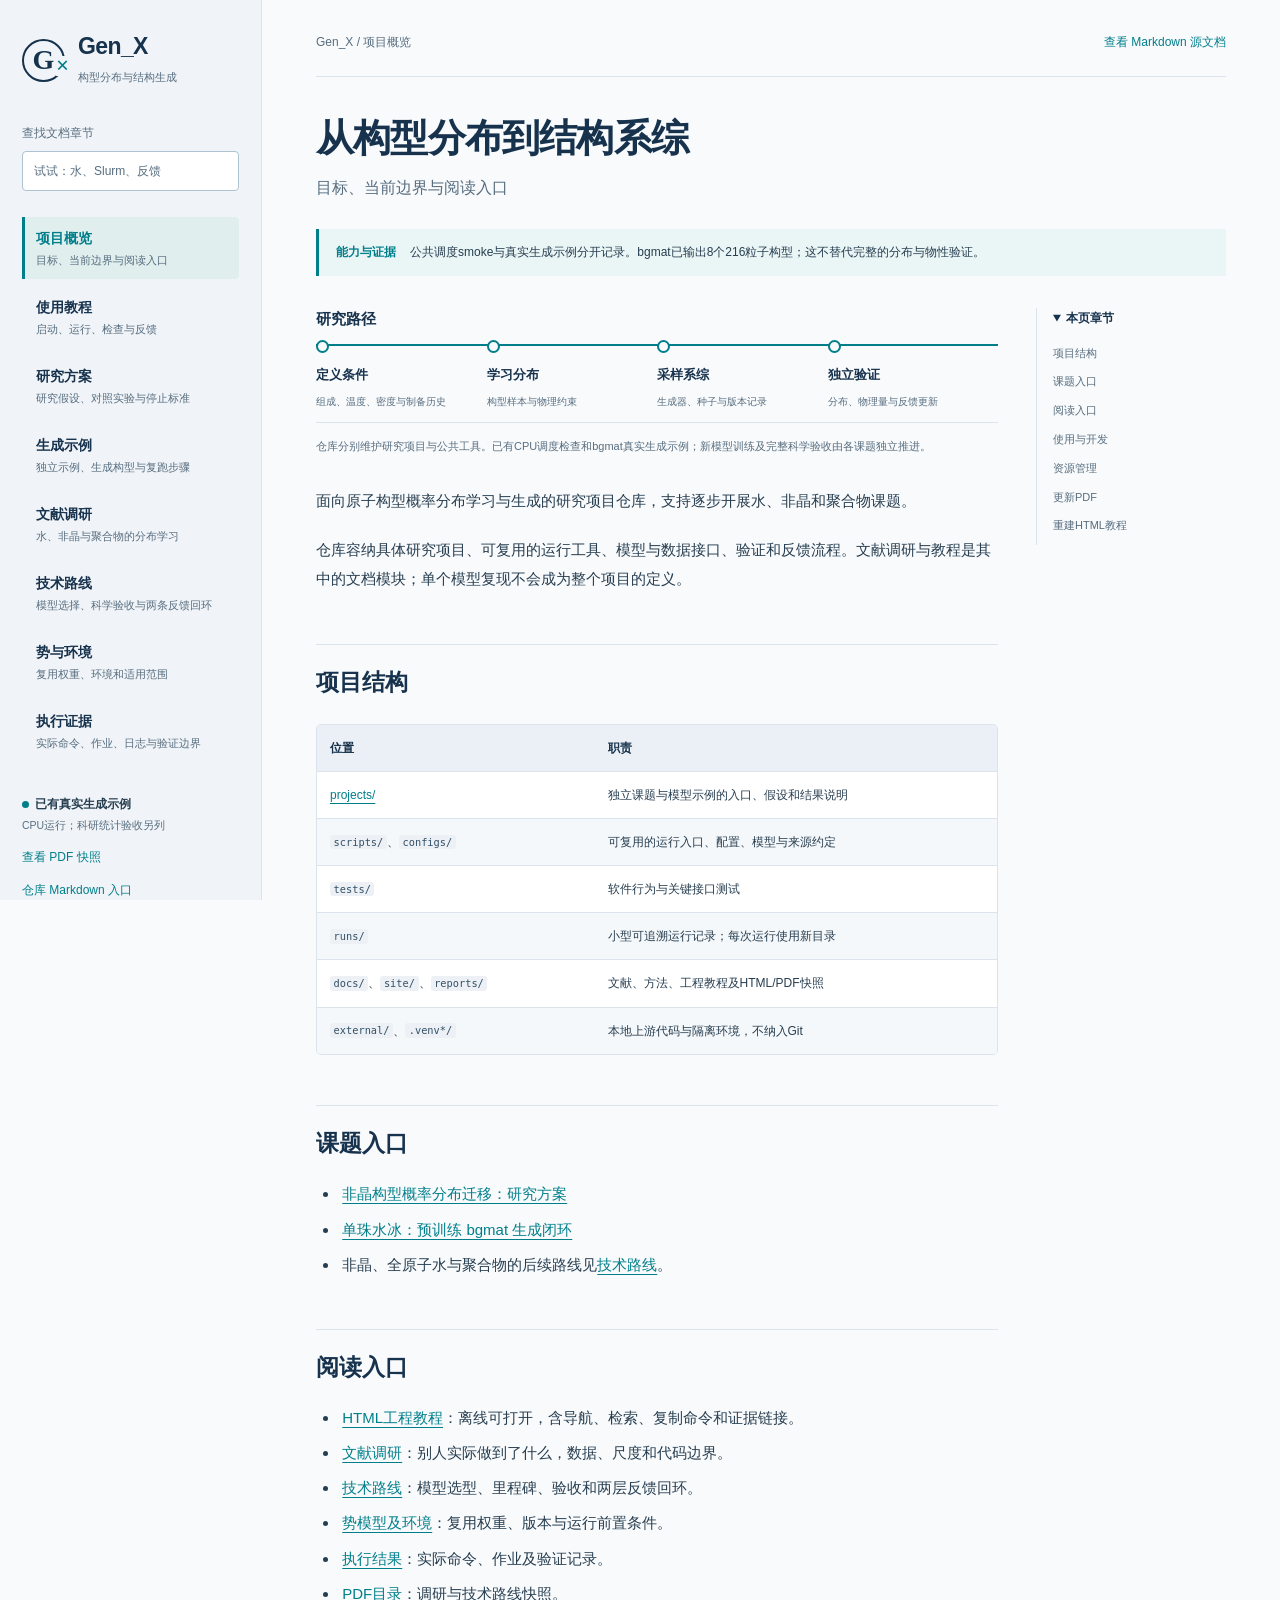
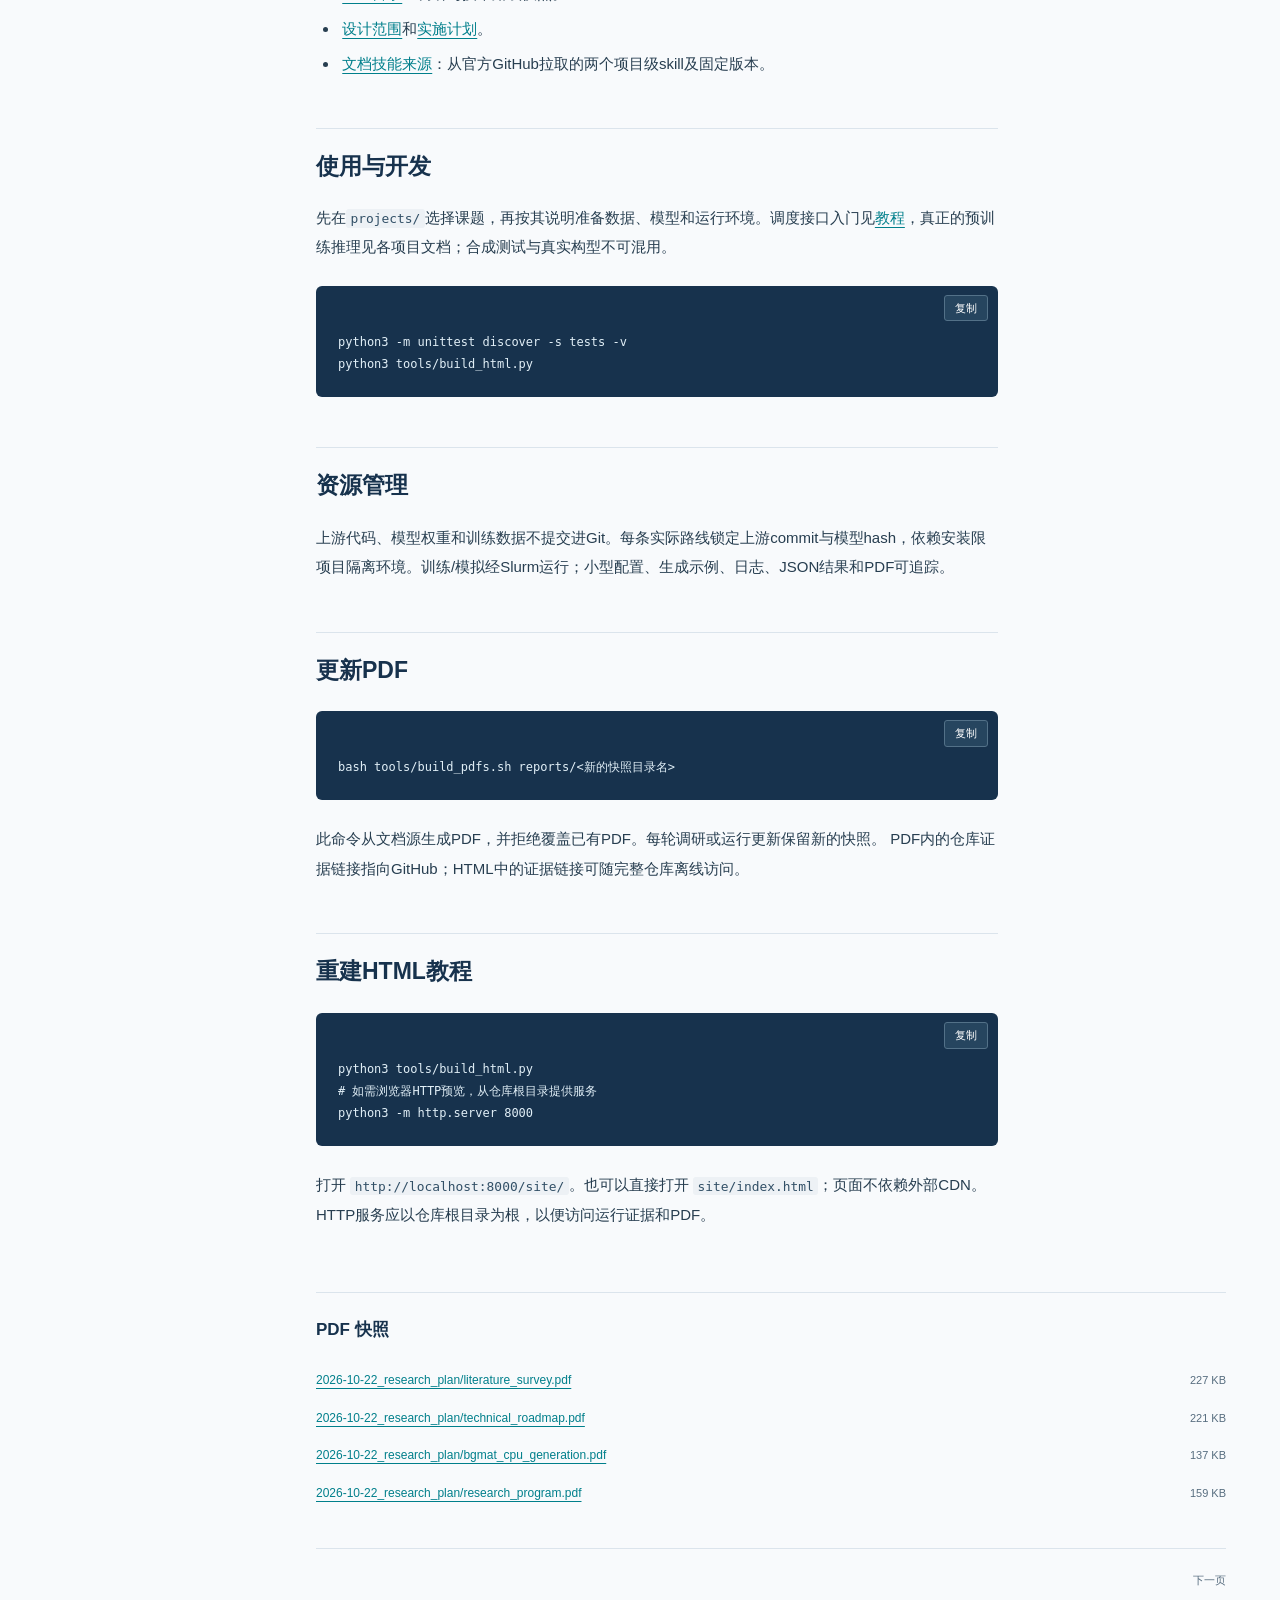
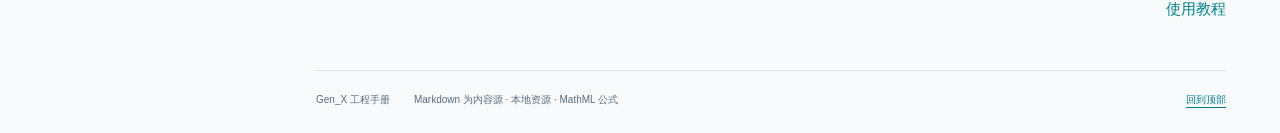
==== commit 580d3b6c: "docs: define independent amorphous-generation research hypotheses and benchmarks" ====
--- a/site/index.html
+++ b/site/index.html
@@ -16,7 +16,7 @@
   <aside class="sidebar" id="sidebar" aria-label="文档导航">
     <a class="brand" href="index.html"><span class="brand-symbol" aria-hidden="true">G<span>×</span></span><span><strong>Gen_X</strong><small>构型分布与结构生成</small></span></a>
     <div class="search"><label for="search-input">查找文档章节</label><input type="search" id="search-input" placeholder="试试：水、Slurm、反馈" autocomplete="off" aria-controls="search-results"><div id="search-results" hidden></div><span id="search-status" class="visually-hidden" role="status"></span></div>
-    <nav class="primary-nav" aria-label="主要页面"><a aria-current="page" href="index.html"><span>项目概览</span><small>目标、当前边界与阅读入口</small></a><a href="tutorial.html"><span>使用教程</span><small>启动、运行、检查与反馈</small></a><a href="generation.html"><span>生成示例</span><small>独立示例、生成构型与复跑步骤</small></a><a href="literature.html"><span>文献调研</span><small>水、非晶与聚合物的分布学习</small></a><a href="roadmap.html"><span>技术路线</span><small>模型选择、科学验收与两条反馈回环</small></a><a href="environment.html"><span>势与环境</span><small>复用权重、环境和适用范围</small></a><a href="evidence.html"><span>执行证据</span><small>实际命令、作业、日志与验证边界</small></a></nav>
+    <nav class="primary-nav" aria-label="主要页面"><a aria-current="page" href="index.html"><span>项目概览</span><small>目标、当前边界与阅读入口</small></a><a href="tutorial.html"><span>使用教程</span><small>启动、运行、检查与反馈</small></a><a href="research.html"><span>研究方案</span><small>研究假设、对照实验与停止标准</small></a><a href="generation.html"><span>生成示例</span><small>独立示例、生成构型与复跑步骤</small></a><a href="literature.html"><span>文献调研</span><small>水、非晶与聚合物的分布学习</small></a><a href="roadmap.html"><span>技术路线</span><small>模型选择、科学验收与两条反馈回环</small></a><a href="environment.html"><span>势与环境</span><small>复用权重、环境和适用范围</small></a><a href="evidence.html"><span>执行证据</span><small>实际命令、作业、日志与验证边界</small></a></nav>
     <div class="sidebar-bottom"><p><span class="status-dot" aria-hidden="true"></span>已有真实生成示例</p><small>CPU运行；科研统计验收另列</small><a href="#pdf-downloads">查看 PDF 快照</a><a href="../README.md">仓库 Markdown 入口</a></div>
   </aside>
   <main class="page" id="main" tabindex="-1">
@@ -32,12 +32,12 @@
     <li><strong>独立验证</strong><span>分布、物理量与反馈更新</span></li>
   </ol>
   <p>仓库分别维护研究项目与公共工具。已有CPU调度检查和bgmat真实生成示例；新模型训练及完整科学验收由各课题独立推进。</p>
-</section><p>面向原子构型概率分布学习与生成的研究项目仓库，支持逐步开展水、非晶和聚合物课题。</p><p>仓库容纳具体研究项目、可复用的运行工具、模型与数据接口、验证和反馈流程。文献调研与教程是其中的文档模块；单个模型复现不会成为整个项目的定义。</p><h2 id="项目结构">项目结构</h2><table><thead><tr class="header"><th>位置</th><th>职责</th></tr></thead><tbody><tr class="odd"><td><a href="../projects">projects/</a></td><td>独立课题与模型示例的入口、假设和结果说明</td></tr><tr class="even"><td><code>scripts/</code>、<code>configs/</code></td><td>可复用的运行入口、配置、模型与来源约定</td></tr><tr class="odd"><td><code>tests/</code></td><td>软件行为与关键接口测试</td></tr><tr class="even"><td><code>runs/</code></td><td>小型可追溯运行记录；每次运行使用新目录</td></tr><tr class="odd"><td><code>docs/</code>、<code>site/</code>、<code>reports/</code></td><td>文献、方法、工程教程及HTML/PDF快照</td></tr><tr class="even"><td><code>external/</code>、<code>.venv*/</code></td><td>本地上游代码与隔离环境，不纳入Git</td></tr></tbody></table><h2 id="课题入口">课题入口</h2><ul><li><a href="../projects/water_ice_bgmat/README.md">单珠水冰：预训练 bgmat 生成闭环</a></li><li>非晶、全原子水与聚合物的后续路线见<a href="roadmap.html">技术路线</a>。</li></ul><h2 id="阅读入口">阅读入口</h2><ul><li><a href="index.html">HTML工程教程</a>：离线可打开，含导航、检索、复制命令和证据链接。</li><li><a href="literature.html">文献调研</a>：别人实际做到了什么，数据、尺度和代码边界。</li><li><a href="roadmap.html">技术路线</a>：模型选型、里程碑、验收和两层反馈回环。</li><li><a href="environment.html">势模型及环境</a>：复用权重、版本与运行前置条件。</li><li><a href="evidence.html">执行结果</a>：实际命令、作业及验证记录。</li><li><a href="#pdf-downloads">PDF目录</a>：调研与技术路线快照。</li><li><a href="../docs/design.md">设计范围</a>和<a href="../docs/implementation_plan.md">实施计划</a>。</li><li><a href="../docs/documentation_skills.md">文档技能来源</a>：从官方GitHub拉取的两个项目级skill及固定版本。</li></ul><h2 id="使用与开发">使用与开发</h2><p>先在<code>projects/</code>选择课题，再按其说明准备数据、模型和运行环境。调度接口入门见<a href="tutorial.html">教程</a>，真正的预训练推理见各项目文档；合成测试与真实构型不可混用。</p><pre class="bash"><code>python3 -m unittest discover -s tests -v
+</section><p>面向原子构型概率分布学习与生成的研究项目仓库，支持逐步开展水、非晶和聚合物课题。</p><p>仓库容纳具体研究项目、可复用的运行工具、模型与数据接口、验证和反馈流程。文献调研与教程是其中的文档模块；单个模型复现不会成为整个项目的定义。</p><h2 id="项目结构">项目结构</h2><table><thead><tr class="header"><th>位置</th><th>职责</th></tr></thead><tbody><tr class="odd"><td><a href="../projects">projects/</a></td><td>独立课题与模型示例的入口、假设和结果说明</td></tr><tr class="even"><td><code>scripts/</code>、<code>configs/</code></td><td>可复用的运行入口、配置、模型与来源约定</td></tr><tr class="odd"><td><code>tests/</code></td><td>软件行为与关键接口测试</td></tr><tr class="even"><td><code>runs/</code></td><td>小型可追溯运行记录；每次运行使用新目录</td></tr><tr class="odd"><td><code>docs/</code>、<code>site/</code>、<code>reports/</code></td><td>文献、方法、工程教程及HTML/PDF快照</td></tr><tr class="even"><td><code>external/</code>、<code>.venv*/</code></td><td>本地上游代码与隔离环境，不纳入Git</td></tr></tbody></table><h2 id="课题入口">课题入口</h2><ul><li><a href="../projects/amorphous_generation/README.md">非晶构型概率分布迁移：研究方案</a></li><li><a href="../projects/water_ice_bgmat/README.md">单珠水冰：预训练 bgmat 生成闭环</a></li><li>非晶、全原子水与聚合物的后续路线见<a href="roadmap.html">技术路线</a>。</li></ul><h2 id="阅读入口">阅读入口</h2><ul><li><a href="index.html">HTML工程教程</a>：离线可打开，含导航、检索、复制命令和证据链接。</li><li><a href="literature.html">文献调研</a>：别人实际做到了什么，数据、尺度和代码边界。</li><li><a href="roadmap.html">技术路线</a>：模型选型、里程碑、验收和两层反馈回环。</li><li><a href="environment.html">势模型及环境</a>：复用权重、版本与运行前置条件。</li><li><a href="evidence.html">执行结果</a>：实际命令、作业及验证记录。</li><li><a href="#pdf-downloads">PDF目录</a>：调研与技术路线快照。</li><li><a href="../docs/design.md">设计范围</a>和<a href="../docs/implementation_plan.md">实施计划</a>。</li><li><a href="../docs/documentation_skills.md">文档技能来源</a>：从官方GitHub拉取的两个项目级skill及固定版本。</li></ul><h2 id="使用与开发">使用与开发</h2><p>先在<code>projects/</code>选择课题，再按其说明准备数据、模型和运行环境。调度接口入门见<a href="tutorial.html">教程</a>，真正的预训练推理见各项目文档；合成测试与真实构型不可混用。</p><pre class="bash"><code>python3 -m unittest discover -s tests -v
 python3 tools/build_html.py</code></pre><h2 id="资源管理">资源管理</h2><p>上游代码、模型权重和训练数据不提交进Git。每条实际路线锁定上游commit与模型hash，依赖安装限项目隔离环境。训练/模拟经Slurm运行；小型配置、生成示例、日志、JSON结果和PDF可追踪。</p><h2 id="更新pdf">更新PDF</h2><pre class="bash"><code>bash tools/build_pdfs.sh reports/&lt;新的快照目录名&gt;</code></pre><p>此命令从文档源生成PDF，并拒绝覆盖已有PDF。每轮调研或运行更新保留新的快照。 PDF内的仓库证据链接指向GitHub；HTML中的证据链接可随完整仓库离线访问。</p><h2 id="重建html教程">重建HTML教程</h2><pre class="bash"><code>python3 tools/build_html.py
 # 如需浏览器HTTP预览，从仓库根目录提供服务
 python3 -m http.server 8000</code></pre><p>打开 <code>http://localhost:8000/site/</code>。也可以直接打开 <code>site/index.html</code>；页面不依赖外部CDN。HTTP服务应以仓库根目录为根，以便访问运行证据和PDF。</p>
 </article><aside class="toc" aria-label="本页章节"><details open><summary>本页章节</summary><ol><li class="level-h2"><a href="#%E9%A1%B9%E7%9B%AE%E7%BB%93%E6%9E%84">项目结构</a></li><li class="level-h2"><a href="#%E8%AF%BE%E9%A2%98%E5%85%A5%E5%8F%A3">课题入口</a></li><li class="level-h2"><a href="#%E9%98%85%E8%AF%BB%E5%85%A5%E5%8F%A3">阅读入口</a></li><li class="level-h2"><a href="#%E4%BD%BF%E7%94%A8%E4%B8%8E%E5%BC%80%E5%8F%91">使用与开发</a></li><li class="level-h2"><a href="#%E8%B5%84%E6%BA%90%E7%AE%A1%E7%90%86">资源管理</a></li><li class="level-h2"><a href="#%E6%9B%B4%E6%96%B0pdf">更新PDF</a></li><li class="level-h2"><a href="#%E9%87%8D%E5%BB%BAhtml%E6%95%99%E7%A8%8B">重建HTML教程</a></li></ol></details></aside></div>
-    <section class="downloads" id="pdf-downloads" aria-labelledby="pdf-title"><h2 id="pdf-title">PDF 快照</h2><ul class="download-list"><li><a href="../reports/2026-10-22_generation/literature_survey.pdf">2026-10-22_generation/literature_survey.pdf</a><span>227 KB</span></li><li><a href="../reports/2026-10-22_generation/technical_roadmap.pdf">2026-10-22_generation/technical_roadmap.pdf</a><span>221 KB</span></li><li><a href="../reports/2026-10-22_generation/bgmat_cpu_generation.pdf">2026-10-22_generation/bgmat_cpu_generation.pdf</a><span>137 KB</span></li></ul></section>
+    <section class="downloads" id="pdf-downloads" aria-labelledby="pdf-title"><h2 id="pdf-title">PDF 快照</h2><ul class="download-list"><li><a href="../reports/2026-10-22_research_plan/literature_survey.pdf">2026-10-22_research_plan/literature_survey.pdf</a><span>227 KB</span></li><li><a href="../reports/2026-10-22_research_plan/technical_roadmap.pdf">2026-10-22_research_plan/technical_roadmap.pdf</a><span>221 KB</span></li><li><a href="../reports/2026-10-22_research_plan/bgmat_cpu_generation.pdf">2026-10-22_research_plan/bgmat_cpu_generation.pdf</a><span>137 KB</span></li><li><a href="../reports/2026-10-22_research_plan/research_program.pdf">2026-10-22_research_plan/research_program.pdf</a><span>159 KB</span></li></ul></section>
     <nav class="adjacent" aria-label="相邻页面"><a href="tutorial.html"><small>下一页</small><span>使用教程</span></a></nav>
     <footer class="page-footer"><span>Gen_X 工程手册</span><span>Markdown 为内容源 · 本地资源 · MathML 公式</span><a href="#main">回到顶部</a></footer>
   </main>
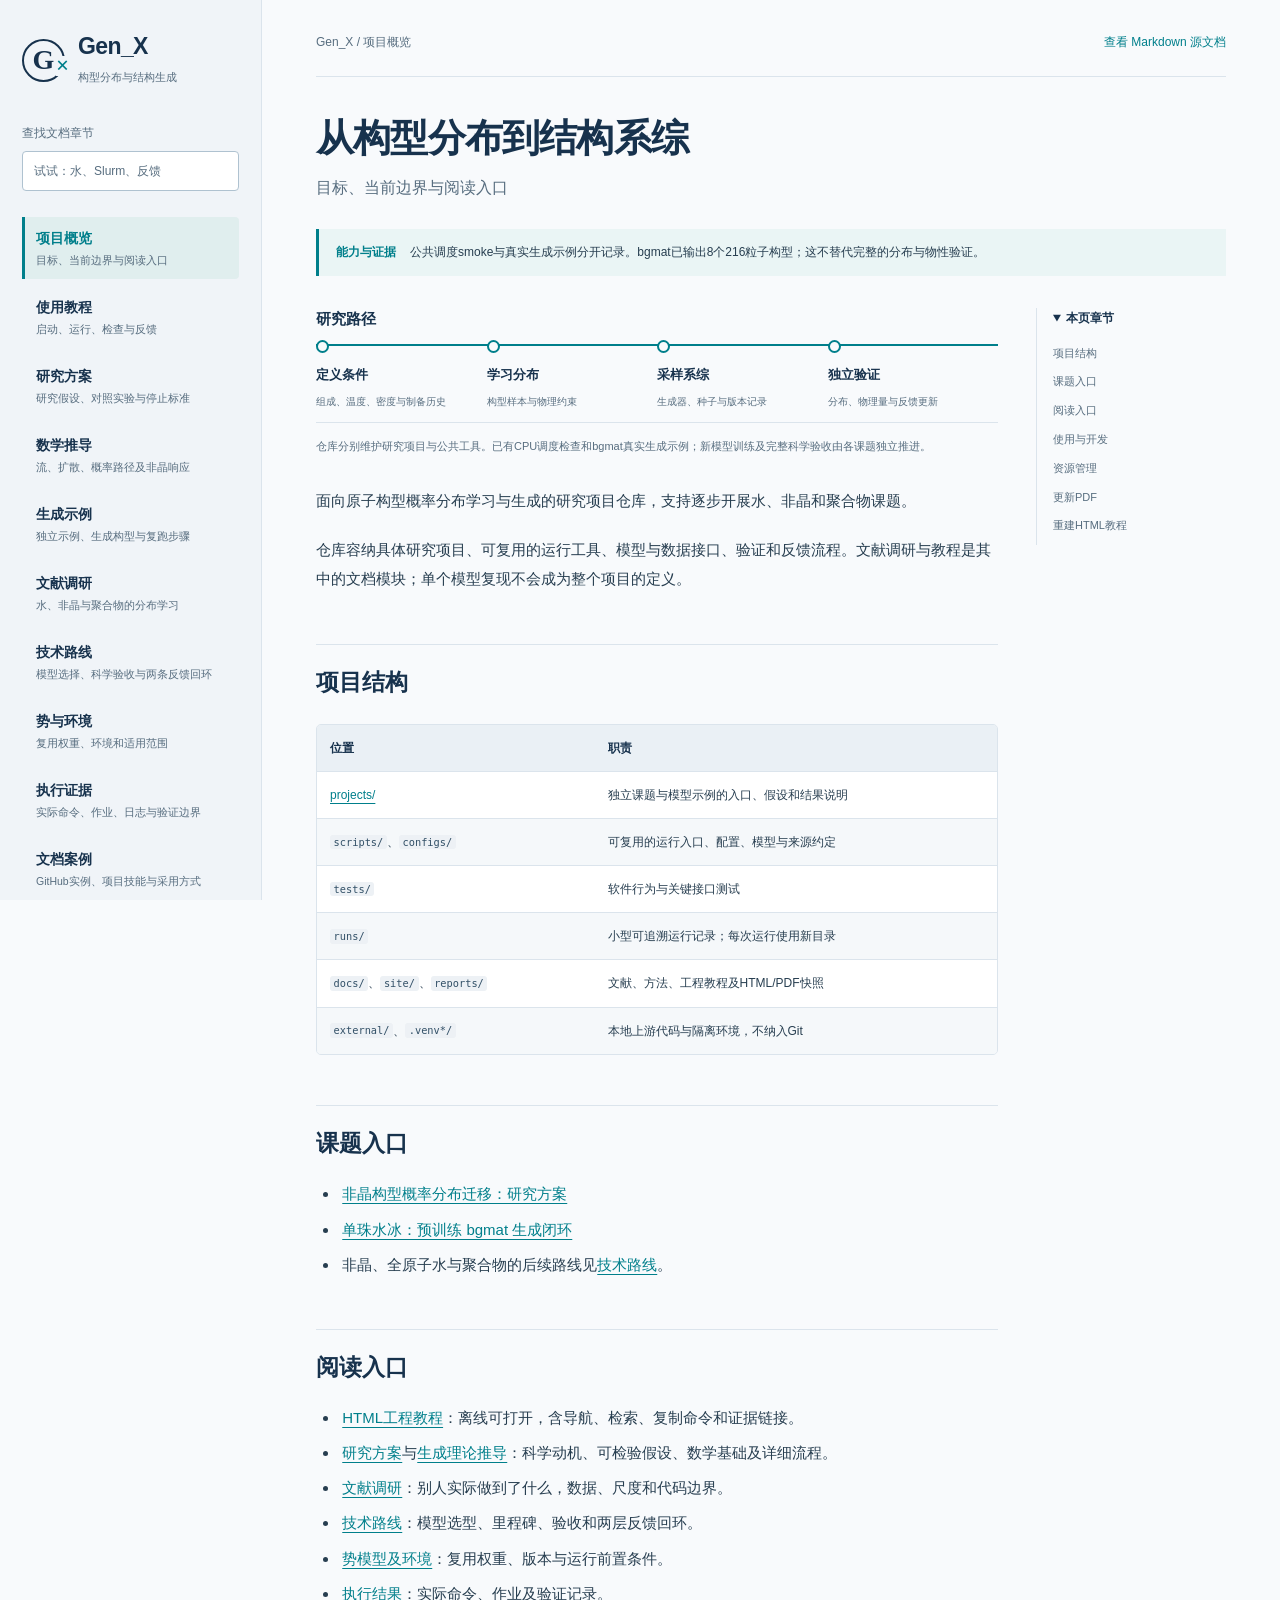
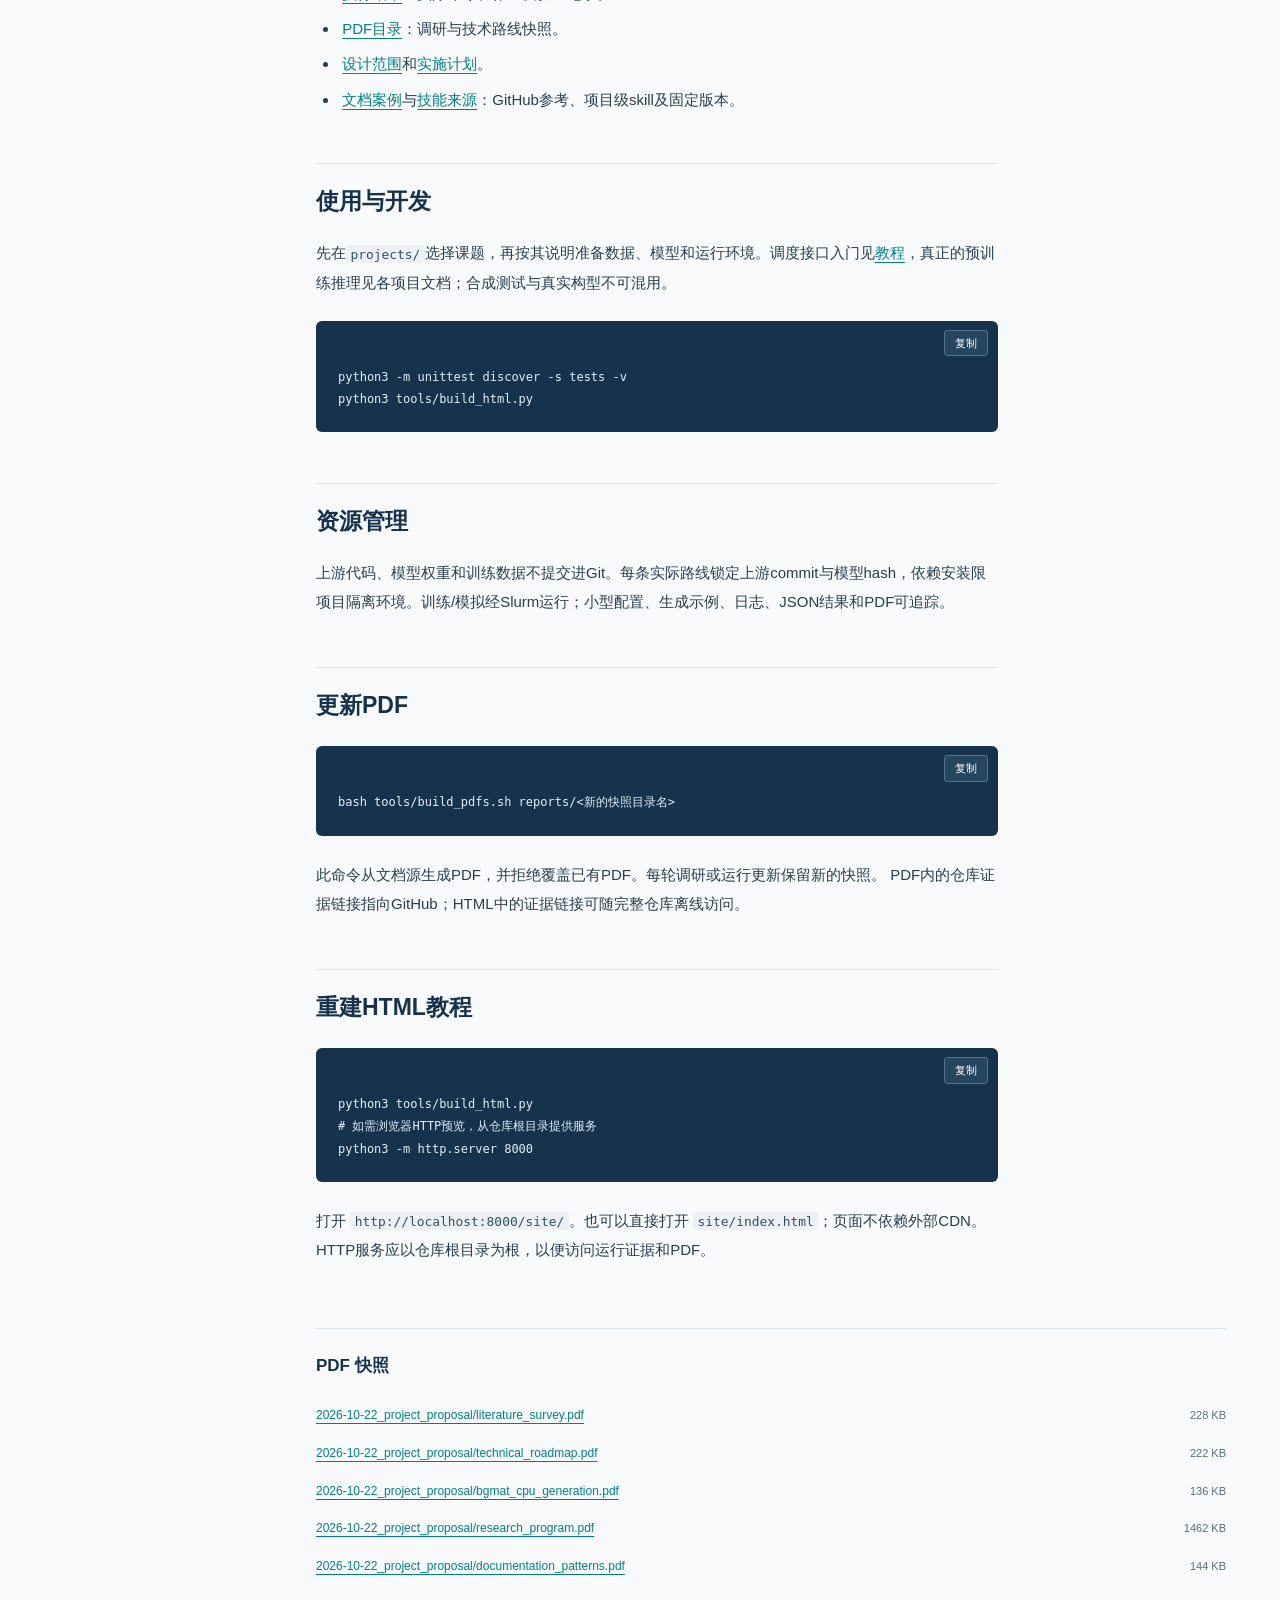
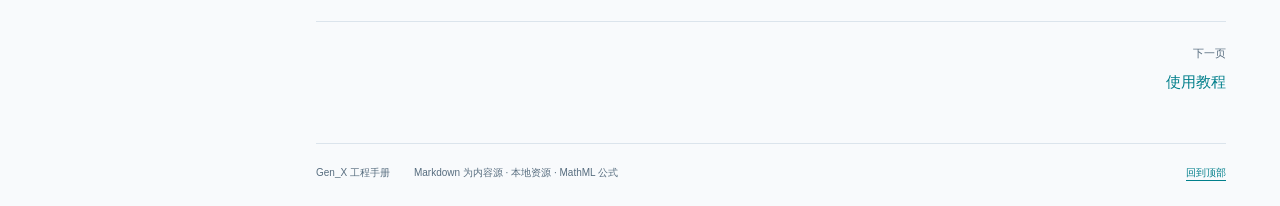
==== commit 860cfde4: "Expand research proposal with scientific rationale and generative theory Add editable validation wor" ====
--- a/site/index.html
+++ b/site/index.html
@@ -16,7 +16,7 @@
   <aside class="sidebar" id="sidebar" aria-label="文档导航">
     <a class="brand" href="index.html"><span class="brand-symbol" aria-hidden="true">G<span>×</span></span><span><strong>Gen_X</strong><small>构型分布与结构生成</small></span></a>
     <div class="search"><label for="search-input">查找文档章节</label><input type="search" id="search-input" placeholder="试试：水、Slurm、反馈" autocomplete="off" aria-controls="search-results"><div id="search-results" hidden></div><span id="search-status" class="visually-hidden" role="status"></span></div>
-    <nav class="primary-nav" aria-label="主要页面"><a aria-current="page" href="index.html"><span>项目概览</span><small>目标、当前边界与阅读入口</small></a><a href="tutorial.html"><span>使用教程</span><small>启动、运行、检查与反馈</small></a><a href="research.html"><span>研究方案</span><small>研究假设、对照实验与停止标准</small></a><a href="generation.html"><span>生成示例</span><small>独立示例、生成构型与复跑步骤</small></a><a href="literature.html"><span>文献调研</span><small>水、非晶与聚合物的分布学习</small></a><a href="roadmap.html"><span>技术路线</span><small>模型选择、科学验收与两条反馈回环</small></a><a href="environment.html"><span>势与环境</span><small>复用权重、环境和适用范围</small></a><a href="evidence.html"><span>执行证据</span><small>实际命令、作业、日志与验证边界</small></a></nav>
+    <nav class="primary-nav" aria-label="主要页面"><a aria-current="page" href="index.html"><span>项目概览</span><small>目标、当前边界与阅读入口</small></a><a href="tutorial.html"><span>使用教程</span><small>启动、运行、检查与反馈</small></a><a href="research.html"><span>研究方案</span><small>研究假设、对照实验与停止标准</small></a><a href="theory.html"><span>数学推导</span><small>流、扩散、概率路径及非晶响应</small></a><a href="generation.html"><span>生成示例</span><small>独立示例、生成构型与复跑步骤</small></a><a href="literature.html"><span>文献调研</span><small>水、非晶与聚合物的分布学习</small></a><a href="roadmap.html"><span>技术路线</span><small>模型选择、科学验收与两条反馈回环</small></a><a href="environment.html"><span>势与环境</span><small>复用权重、环境和适用范围</small></a><a href="evidence.html"><span>执行证据</span><small>实际命令、作业、日志与验证边界</small></a><a href="documentation.html"><span>文档案例</span><small>GitHub实例、项目技能与采用方式</small></a></nav>
     <div class="sidebar-bottom"><p><span class="status-dot" aria-hidden="true"></span>已有真实生成示例</p><small>CPU运行；科研统计验收另列</small><a href="#pdf-downloads">查看 PDF 快照</a><a href="../README.md">仓库 Markdown 入口</a></div>
   </aside>
   <main class="page" id="main" tabindex="-1">
@@ -32,12 +32,12 @@
     <li><strong>独立验证</strong><span>分布、物理量与反馈更新</span></li>
   </ol>
   <p>仓库分别维护研究项目与公共工具。已有CPU调度检查和bgmat真实生成示例；新模型训练及完整科学验收由各课题独立推进。</p>
-</section><p>面向原子构型概率分布学习与生成的研究项目仓库，支持逐步开展水、非晶和聚合物课题。</p><p>仓库容纳具体研究项目、可复用的运行工具、模型与数据接口、验证和反馈流程。文献调研与教程是其中的文档模块；单个模型复现不会成为整个项目的定义。</p><h2 id="项目结构">项目结构</h2><table><thead><tr class="header"><th>位置</th><th>职责</th></tr></thead><tbody><tr class="odd"><td><a href="../projects">projects/</a></td><td>独立课题与模型示例的入口、假设和结果说明</td></tr><tr class="even"><td><code>scripts/</code>、<code>configs/</code></td><td>可复用的运行入口、配置、模型与来源约定</td></tr><tr class="odd"><td><code>tests/</code></td><td>软件行为与关键接口测试</td></tr><tr class="even"><td><code>runs/</code></td><td>小型可追溯运行记录；每次运行使用新目录</td></tr><tr class="odd"><td><code>docs/</code>、<code>site/</code>、<code>reports/</code></td><td>文献、方法、工程教程及HTML/PDF快照</td></tr><tr class="even"><td><code>external/</code>、<code>.venv*/</code></td><td>本地上游代码与隔离环境，不纳入Git</td></tr></tbody></table><h2 id="课题入口">课题入口</h2><ul><li><a href="../projects/amorphous_generation/README.md">非晶构型概率分布迁移：研究方案</a></li><li><a href="../projects/water_ice_bgmat/README.md">单珠水冰：预训练 bgmat 生成闭环</a></li><li>非晶、全原子水与聚合物的后续路线见<a href="roadmap.html">技术路线</a>。</li></ul><h2 id="阅读入口">阅读入口</h2><ul><li><a href="index.html">HTML工程教程</a>：离线可打开，含导航、检索、复制命令和证据链接。</li><li><a href="literature.html">文献调研</a>：别人实际做到了什么，数据、尺度和代码边界。</li><li><a href="roadmap.html">技术路线</a>：模型选型、里程碑、验收和两层反馈回环。</li><li><a href="environment.html">势模型及环境</a>：复用权重、版本与运行前置条件。</li><li><a href="evidence.html">执行结果</a>：实际命令、作业及验证记录。</li><li><a href="#pdf-downloads">PDF目录</a>：调研与技术路线快照。</li><li><a href="../docs/design.md">设计范围</a>和<a href="../docs/implementation_plan.md">实施计划</a>。</li><li><a href="../docs/documentation_skills.md">文档技能来源</a>：从官方GitHub拉取的两个项目级skill及固定版本。</li></ul><h2 id="使用与开发">使用与开发</h2><p>先在<code>projects/</code>选择课题，再按其说明准备数据、模型和运行环境。调度接口入门见<a href="tutorial.html">教程</a>，真正的预训练推理见各项目文档；合成测试与真实构型不可混用。</p><pre class="bash"><code>python3 -m unittest discover -s tests -v
+</section><p>面向原子构型概率分布学习与生成的研究项目仓库，支持逐步开展水、非晶和聚合物课题。</p><p>仓库容纳具体研究项目、可复用的运行工具、模型与数据接口、验证和反馈流程。文献调研与教程是其中的文档模块；单个模型复现不会成为整个项目的定义。</p><h2 id="项目结构">项目结构</h2><table><thead><tr class="header"><th>位置</th><th>职责</th></tr></thead><tbody><tr class="odd"><td><a href="../projects">projects/</a></td><td>独立课题与模型示例的入口、假设和结果说明</td></tr><tr class="even"><td><code>scripts/</code>、<code>configs/</code></td><td>可复用的运行入口、配置、模型与来源约定</td></tr><tr class="odd"><td><code>tests/</code></td><td>软件行为与关键接口测试</td></tr><tr class="even"><td><code>runs/</code></td><td>小型可追溯运行记录；每次运行使用新目录</td></tr><tr class="odd"><td><code>docs/</code>、<code>site/</code>、<code>reports/</code></td><td>文献、方法、工程教程及HTML/PDF快照</td></tr><tr class="even"><td><code>external/</code>、<code>.venv*/</code></td><td>本地上游代码与隔离环境，不纳入Git</td></tr></tbody></table><h2 id="课题入口">课题入口</h2><ul><li><a href="../projects/amorphous_generation/README.md">非晶构型概率分布迁移：研究方案</a></li><li><a href="../projects/water_ice_bgmat/README.md">单珠水冰：预训练 bgmat 生成闭环</a></li><li>非晶、全原子水与聚合物的后续路线见<a href="roadmap.html">技术路线</a>。</li></ul><h2 id="阅读入口">阅读入口</h2><ul><li><a href="index.html">HTML工程教程</a>：离线可打开，含导航、检索、复制命令和证据链接。</li><li><a href="research.html">研究方案</a>与<a href="theory.html">生成理论推导</a>：科学动机、可检验假设、数学基础及详细流程。</li><li><a href="literature.html">文献调研</a>：别人实际做到了什么，数据、尺度和代码边界。</li><li><a href="roadmap.html">技术路线</a>：模型选型、里程碑、验收和两层反馈回环。</li><li><a href="environment.html">势模型及环境</a>：复用权重、版本与运行前置条件。</li><li><a href="evidence.html">执行结果</a>：实际命令、作业及验证记录。</li><li><a href="#pdf-downloads">PDF目录</a>：调研与技术路线快照。</li><li><a href="../docs/design.md">设计范围</a>和<a href="../docs/implementation_plan.md">实施计划</a>。</li><li><a href="documentation.html">文档案例</a>与<a href="../docs/documentation_skills.md">技能来源</a>：GitHub参考、项目级skill及固定版本。</li></ul><h2 id="使用与开发">使用与开发</h2><p>先在<code>projects/</code>选择课题，再按其说明准备数据、模型和运行环境。调度接口入门见<a href="tutorial.html">教程</a>，真正的预训练推理见各项目文档；合成测试与真实构型不可混用。</p><pre class="bash"><code>python3 -m unittest discover -s tests -v
 python3 tools/build_html.py</code></pre><h2 id="资源管理">资源管理</h2><p>上游代码、模型权重和训练数据不提交进Git。每条实际路线锁定上游commit与模型hash，依赖安装限项目隔离环境。训练/模拟经Slurm运行；小型配置、生成示例、日志、JSON结果和PDF可追踪。</p><h2 id="更新pdf">更新PDF</h2><pre class="bash"><code>bash tools/build_pdfs.sh reports/&lt;新的快照目录名&gt;</code></pre><p>此命令从文档源生成PDF，并拒绝覆盖已有PDF。每轮调研或运行更新保留新的快照。 PDF内的仓库证据链接指向GitHub；HTML中的证据链接可随完整仓库离线访问。</p><h2 id="重建html教程">重建HTML教程</h2><pre class="bash"><code>python3 tools/build_html.py
 # 如需浏览器HTTP预览，从仓库根目录提供服务
 python3 -m http.server 8000</code></pre><p>打开 <code>http://localhost:8000/site/</code>。也可以直接打开 <code>site/index.html</code>；页面不依赖外部CDN。HTTP服务应以仓库根目录为根，以便访问运行证据和PDF。</p>
 </article><aside class="toc" aria-label="本页章节"><details open><summary>本页章节</summary><ol><li class="level-h2"><a href="#%E9%A1%B9%E7%9B%AE%E7%BB%93%E6%9E%84">项目结构</a></li><li class="level-h2"><a href="#%E8%AF%BE%E9%A2%98%E5%85%A5%E5%8F%A3">课题入口</a></li><li class="level-h2"><a href="#%E9%98%85%E8%AF%BB%E5%85%A5%E5%8F%A3">阅读入口</a></li><li class="level-h2"><a href="#%E4%BD%BF%E7%94%A8%E4%B8%8E%E5%BC%80%E5%8F%91">使用与开发</a></li><li class="level-h2"><a href="#%E8%B5%84%E6%BA%90%E7%AE%A1%E7%90%86">资源管理</a></li><li class="level-h2"><a href="#%E6%9B%B4%E6%96%B0pdf">更新PDF</a></li><li class="level-h2"><a href="#%E9%87%8D%E5%BB%BAhtml%E6%95%99%E7%A8%8B">重建HTML教程</a></li></ol></details></aside></div>
-    <section class="downloads" id="pdf-downloads" aria-labelledby="pdf-title"><h2 id="pdf-title">PDF 快照</h2><ul class="download-list"><li><a href="../reports/2026-10-22_research_plan/literature_survey.pdf">2026-10-22_research_plan/literature_survey.pdf</a><span>227 KB</span></li><li><a href="../reports/2026-10-22_research_plan/technical_roadmap.pdf">2026-10-22_research_plan/technical_roadmap.pdf</a><span>221 KB</span></li><li><a href="../reports/2026-10-22_research_plan/bgmat_cpu_generation.pdf">2026-10-22_research_plan/bgmat_cpu_generation.pdf</a><span>137 KB</span></li><li><a href="../reports/2026-10-22_research_plan/research_program.pdf">2026-10-22_research_plan/research_program.pdf</a><span>159 KB</span></li></ul></section>
+    <section class="downloads" id="pdf-downloads" aria-labelledby="pdf-title"><h2 id="pdf-title">PDF 快照</h2><ul class="download-list"><li><a href="../reports/2026-10-22_project_proposal/literature_survey.pdf">2026-10-22_project_proposal/literature_survey.pdf</a><span>228 KB</span></li><li><a href="../reports/2026-10-22_project_proposal/technical_roadmap.pdf">2026-10-22_project_proposal/technical_roadmap.pdf</a><span>222 KB</span></li><li><a href="../reports/2026-10-22_project_proposal/bgmat_cpu_generation.pdf">2026-10-22_project_proposal/bgmat_cpu_generation.pdf</a><span>136 KB</span></li><li><a href="../reports/2026-10-22_project_proposal/research_program.pdf">2026-10-22_project_proposal/research_program.pdf</a><span>1462 KB</span></li><li><a href="../reports/2026-10-22_project_proposal/documentation_patterns.pdf">2026-10-22_project_proposal/documentation_patterns.pdf</a><span>144 KB</span></li></ul></section>
     <nav class="adjacent" aria-label="相邻页面"><a href="tutorial.html"><small>下一页</small><span>使用教程</span></a></nav>
     <footer class="page-footer"><span>Gen_X 工程手册</span><span>Markdown 为内容源 · 本地资源 · MathML 公式</span><a href="#main">回到顶部</a></footer>
   </main>
--- a/site/assets/style.css
+++ b/site/assets/style.css
@@ -94,7 +94,9 @@
 .prose tbody tr:last-child td { border-bottom: 0; }
 .prose caption { padding: 10px; text-align: left; color: var(--muted); }
 .prose math { font-size: 1.08em; }
-.prose math[display="block"] { padding: 24px 16px; margin: 20px 0; background: #f0f5f8; border: 1px solid var(--line); border-radius: 5px; overflow-x: auto; }
+.math-scroll { max-width: 100%; overflow-x: auto; padding: 24px 16px; margin: 20px 0; background: #f0f5f8; border: 1px solid var(--line); border-radius: 5px; }
+.math-scroll:focus-visible { outline: 2px solid var(--teal); outline-offset: 2px; }
+.prose math[display="block"] { padding: 0; margin: 0; }
 .prose img { max-width: 100%; height: auto; }
 .toc { position: sticky; top: 30px; font-size: 11px; line-height: 1.8; max-height: calc(100vh - 60px); overflow-y: auto; padding-left: 16px; border-left: 1px solid var(--line); }
 .toc summary { font-weight: 650; font-size: 12px; color: var(--navy); cursor: pointer; margin-bottom: 14px; }
